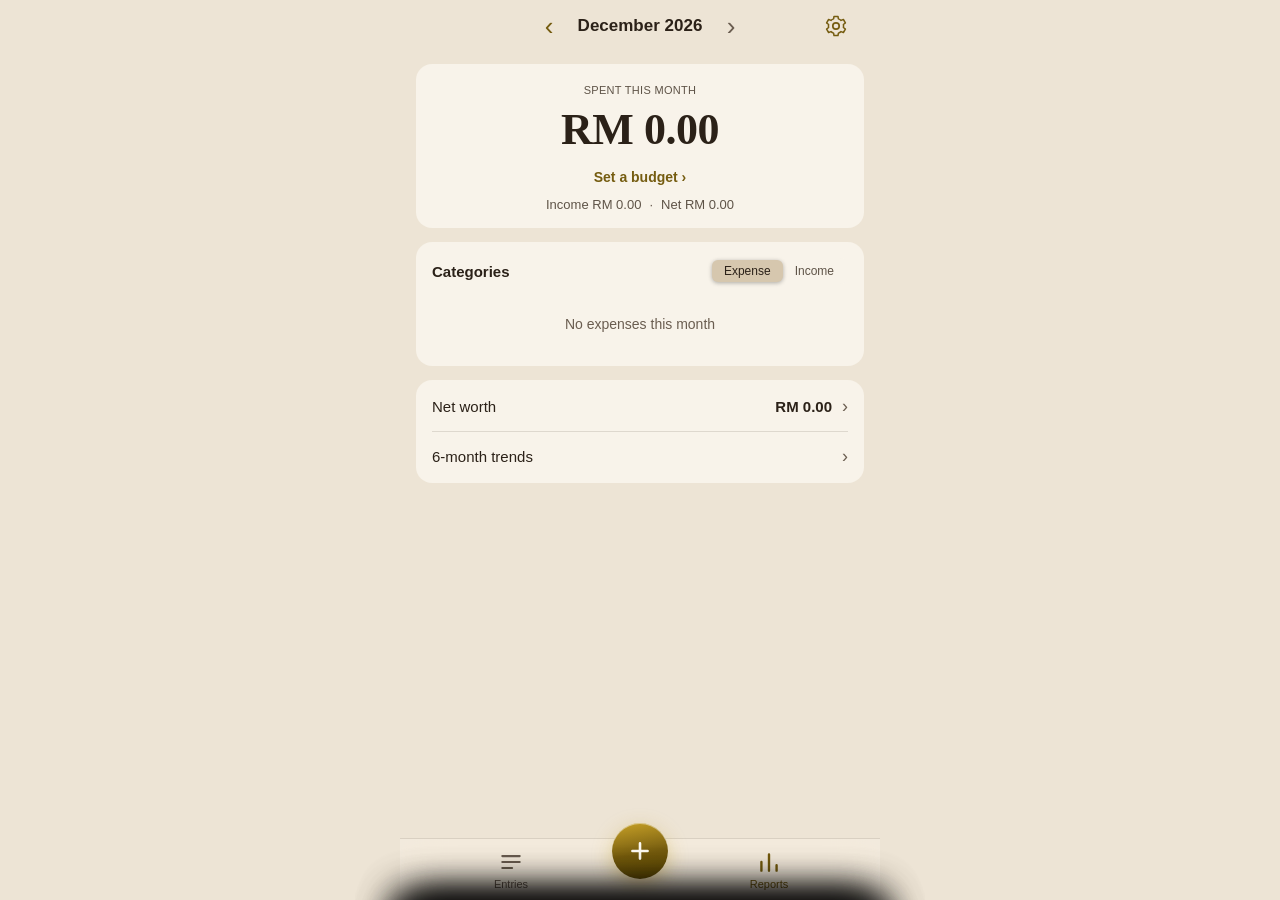
==== index.html @ 0aa9839b "v1.5 stage 5: add sheet — 4-col category grid with icons (More when >8), sub-chips wrap, single-line" ====
<!DOCTYPE html>
<html lang="en-MY">
<head>
  <meta charset="UTF-8">
  <meta name="viewport" content="width=device-width, initial-scale=1, maximum-scale=1, user-scalable=no, viewport-fit=cover">
  <meta name="theme-color" content="#000000">
  <title>RichAuntie</title>
  <link rel="manifest" href="manifest.json">
  <link rel="icon" type="image/png" href="icons/icon-192.png">
  <link rel="apple-touch-icon" href="icons/apple-touch-icon.png">
  <meta name="apple-mobile-web-app-capable" content="yes">
  <meta name="mobile-web-app-capable" content="yes">
  <meta name="apple-mobile-web-app-status-bar-style" content="black-translucent">
  <meta name="apple-mobile-web-app-title" content="RichAuntie">
  <link rel="stylesheet" href="style.css">
</head>
<body>
  <header class="app-header">
    <div class="nav-bar header-bar">
      <span class="nav-spacer"></span>
      <h1 id="hdr-title" class="page-title" data-i18n="entries">Entries</h1>
      <div id="hdr-month" class="month-nav" hidden>
        <button id="month-prev" class="month-arrow" type="button" aria-label="Previous month">‹</button>
        <span id="month-label" class="month-label"></span>
        <button id="month-next" class="month-arrow" type="button" aria-label="Next month">›</button>
      </div>
      <button id="cat-manage-btn" class="nav-btn gear-btn" type="button" aria-label="Settings">
        <svg viewBox="0 0 24 24" fill="none"><path d="M12 15.2a3.2 3.2 0 1 0 0-6.4 3.2 3.2 0 0 0 0 6.4Z" stroke="currentColor" stroke-width="1.7"/><path d="M19.4 13.5a7.7 7.7 0 0 0 0-3l2-1.6-2-3.4-2.4.9a7.6 7.6 0 0 0-2.6-1.5L14 2.4h-4l-.4 2.5A7.6 7.6 0 0 0 7 6.4l-2.4-.9-2 3.4 2 1.6a7.7 7.7 0 0 0 0 3l-2 1.6 2 3.4 2.4-.9a7.6 7.6 0 0 0 2.6 1.5l.4 2.5h4l.4-2.5a7.6 7.6 0 0 0 2.6-1.5l2.4.9 2-3.4-2-1.6Z" stroke="currentColor" stroke-width="1.5" stroke-linejoin="round"/></svg>
      </button>
    </div>
  </header>

  <!-- 資料保護提示:有資料但未開同步時提醒 -->
  <div id="protect-banner" class="backup-banner protect-banner" hidden>
    <div class="backup-banner-row">
      <svg viewBox="0 0 24 24" fill="none"><path d="M12 3 5 6v5c0 4.2 2.9 7.6 7 9 4.1-1.4 7-4.8 7-9V6l-7-3Z" stroke="currentColor" stroke-width="1.7" stroke-linejoin="round"/><path d="M9.5 12.5 11.5 14.5 15 10.5" stroke="currentColor" stroke-width="1.7" stroke-linecap="round" stroke-linejoin="round"/></svg>
      <span class="backup-banner-text protect-text"></span>
    </div>
    <div class="backup-banner-actions">
      <button id="protect-later" class="backup-banner-btn backup-banner-later" type="button" data-i18n="later">Later</button>
      <button id="protect-enable" class="backup-banner-btn backup-banner-now" type="button" data-i18n="protectEnable">Turn on sync</button>
    </div>
  </div>

  <div id="backtap-banner" class="mini-banner" hidden>
    <svg viewBox="0 0 24 24" fill="none"><rect x="7" y="2.5" width="10" height="19" rx="2.5" stroke="currentColor" stroke-width="1.7"/><path d="M10.5 9.5c.8-.8 2.2-.8 3 0M9.2 7.8c1.6-1.5 4-1.5 5.6 0" stroke="currentColor" stroke-width="1.5" stroke-linecap="round"/></svg>
    <span class="mini-banner-text backtap-text"></span>
    <button id="backtap-setup" class="mini-banner-cta" type="button" data-i18n="backtapSetupShort">Set up</button>
    <button id="backtap-later" class="mini-banner-x" type="button" aria-label="Dismiss">✕</button>
  </div>

  <!-- 明細 -->
  <main id="view-list" class="view">
    <div id="backup-banner" class="backup-banner" hidden>
      <div class="backup-banner-row">
        <svg viewBox="0 0 24 24" fill="none"><path d="M12 3 5 6v5c0 4.2 2.9 7.6 7 9 4.1-1.4 7-4.8 7-9V6l-7-3Z" stroke="currentColor" stroke-width="1.7" stroke-linejoin="round"/><path d="m9 11.5 2 2 4-4" stroke="currentColor" stroke-width="1.7" stroke-linecap="round" stroke-linejoin="round"/></svg>
        <span class="backup-banner-text"></span>
      </div>
      <div class="backup-banner-actions">
        <button id="backup-banner-later" class="backup-banner-btn backup-banner-later" type="button" data-i18n="later">Later</button>
        <button id="backup-banner-now" class="backup-banner-btn backup-banner-now" type="button" data-i18n="backupNow">Back up now</button>
      </div>
    </div>
    <div class="search-row">
      <div class="search-bar">
        <svg class="search-icon" viewBox="0 0 24 24" fill="none"><circle cx="11" cy="11" r="7" stroke="currentColor" stroke-width="1.8"/><path d="m20 20-3.2-3.2" stroke="currentColor" stroke-width="1.8" stroke-linecap="round"/></svg>
        <input id="search-input" class="search-input" type="search" data-i18n-ph="searchPlaceholder" placeholder="Search note, category or amount" autocomplete="off">
        <button id="search-clear" class="search-clear" type="button" aria-label="clear" hidden>✕</button>
      </div>
      <!-- 匯入銀行 / 信用卡對帳單:縮成搜尋框右側的小 icon -->
      <button id="import-stmt-btn" class="icon-btn" type="button" aria-label="Import bank or credit card statement" title="Import statement">
        <svg viewBox="0 0 24 24" fill="none"><path d="M6 3h8l4 4v14H6z" stroke="currentColor" stroke-width="1.7" stroke-linejoin="round"/><path d="M12 10v7m0 0-3-3m3 3 3-3" stroke="currentColor" stroke-width="1.7" stroke-linecap="round" stroke-linejoin="round"/></svg>
      </button>
    </div>
    <div id="note-chips" class="note-chips" hidden></div>
    <div id="search-summary" class="search-summary num" hidden></div>
    <input id="stmt-input" type="file" accept=".csv,.pdf,image/*" hidden>

    <!-- 對帳單匯入進度:填滿的部分是已完成的真實階段,剩餘部分跑掃描動畫 -->
    <div id="stmt-progress" class="stmt-progress" hidden>
      <div class="stmt-progress-head">
        <span id="stmt-progress-label" class="stmt-progress-label"></span>
        <span id="stmt-progress-step" class="stmt-progress-step num"></span>
      </div>
      <div id="stmt-progress-track" class="stmt-progress-track">
        <div id="stmt-progress-bar" class="stmt-progress-bar"></div>
      </div>
    </div>
    <div id="entry-list" class="entry-list"></div>
    <div id="empty-state" class="empty-state" hidden>
      <div class="empty-icon">✦</div>
      <p data-i18n="emptyTitle">No entries yet</p>
      <p class="empty-hint" data-i18n="emptyHint">Tap "+" below to add your first one</p>
    </div>
  </main>

  <!-- 報表 -->
  <main id="view-report" class="view" hidden>
    <!-- 1. 頁首月份切換在 app-header;2. 主卡片:本月支出 + 預算 + 收入/淨額 -->
    <section class="card summary-card">
      <div class="summary-caption" data-i18n="monthSpending">Spent this month</div>
      <div class="summary-amount-row">
        <div id="report-expense" class="summary-amount">RM 0.00</div>
      </div>
      <div id="report-delta" class="delta-tag" hidden></div>
      <div id="report-split" class="summary-split num" hidden></div>
      <div id="report-budget" class="summary-budget"></div>
      <div class="summary-sub">
        <span><span data-i18n="income">Income</span> <span id="report-income" class="num">RM 0.00</span></span>
        <span class="summary-dot">·</span>
        <span><span data-i18n="net">Net</span> <span id="report-balance" class="num">RM 0.00</span></span>
      </div>
    </section>

    <!-- 3. 分類 -->
    <section class="card breakdown-card">
      <div class="section-head">
        <span class="section-title" data-i18n="categoriesSection">Categories</span>
        <div class="seg seg-mini" id="report-seg">
          <button class="seg-btn active" data-type="expense" type="button" data-i18n="expense">Expense</button>
          <button class="seg-btn" data-type="income" type="button" data-i18n="income">Income</button>
        </div>
      </div>
      <div id="report-fixed-toggle" class="fixed-toggle-row" hidden></div>
      <div id="report-breakdown"></div>
    </section>

    <!-- 4. 每日支出 -->
    <section id="daily-card" class="card daily-card"></section>

    <!-- 5. 入口列 -->
    <section class="card link-card">
      <button id="networth-row" class="link-row" type="button">
        <span class="link-row-name" data-i18n="netWorth">Net worth</span>
        <span id="networth-amt" class="link-row-value num"></span>
        <span class="link-row-chev">›</span>
      </button>
      <button id="trends-row" class="link-row" type="button">
        <span class="link-row-name" data-i18n="trendsRow">6-month trends</span>
        <span class="link-row-value"></span>
        <span class="link-row-chev">›</span>
      </button>
    </section>
  </main>

  <!-- 底部 Tab Bar -->
  <nav class="tab-bar">
    <button id="tab-list" class="tab-btn active" type="button">
      <svg viewBox="0 0 24 24" fill="none"><path d="M4 6.5h16M4 12h16M4 17.5h9" stroke="currentColor" stroke-width="2" stroke-linecap="round"/></svg>
      <span data-i18n="entries">Entries</span>
    </button>
    <button id="add-btn" class="tab-add" type="button" aria-label="add">
      <svg viewBox="0 0 24 24" fill="none"><path d="M12 5v14M5 12h14" stroke="currentColor" stroke-width="2.4" stroke-linecap="round"/></svg>
    </button>
    <button id="tab-report" class="tab-btn" type="button">
      <svg viewBox="0 0 24 24" fill="none"><path d="M5 20v-8M12 20V5M19 20v-5" stroke="currentColor" stroke-width="2.2" stroke-linecap="round"/></svg>
      <span data-i18n="reports">Reports</span>
    </button>
  </nav>

  <!-- 記帳/編輯 面板 -->
  <div id="sheet-backdrop" class="backdrop"></div>
  <section id="sheet" class="sheet">
    <div class="grabber"></div>
    <div class="sheet-header">
      <button id="sheet-cancel" class="sheet-header-btn" type="button" data-i18n="cancel">Cancel</button>
      <div class="seg seg-small" id="type-seg">
        <button class="seg-btn active" data-type="expense" type="button" data-i18n="expense">Expense</button>
        <button class="seg-btn" data-type="income" type="button" data-i18n="income">Income</button>
      </div>
      <button id="sheet-delete" class="sheet-header-btn danger" type="button" data-i18n="delete" hidden>Delete</button>
    </div>

    <!-- 金額列:左側相機(掃收據),右側金額 -->
    <div class="amount-display">
      <button id="receipt-btn" class="receipt-icon-btn" type="button" aria-label="Scan receipt">
        <svg viewBox="0 0 24 24" fill="none"><path d="M4 8.5A2.5 2.5 0 0 1 6.5 6h1.6l1.4-2h5l1.4 2h1.6A2.5 2.5 0 0 1 20 8.5v8A2.5 2.5 0 0 1 17.5 19h-11A2.5 2.5 0 0 1 4 16.5v-8Z" stroke="currentColor" stroke-width="1.7" stroke-linejoin="round"/><circle cx="12" cy="12.3" r="3.3" stroke="currentColor" stroke-width="1.7"/></svg>
        <span class="receipt-label sr-only" data-i18n="scanReceipt">Scan receipt</span>
      </button>
      <span class="amount-spacer"></span>
      <span class="amount-currency">RM</span>
      <span id="amount-text">0</span>
    </div>
    <input type="file" id="receipt-input" accept="image/*" hidden>

    <!-- 分類:4 欄格狀;選了才展開子分類 -->
    <div id="category-row" class="cat-grid"></div>
    <div id="subcat-row" class="subcat-row" hidden></div>

    <!-- 帳戶:單行選擇器 -->
    <button id="account-picker" class="account-picker" type="button">
      <span id="account-picker-label" class="ap-label">Paid from</span>
      <span id="account-picker-badge"></span>
      <span id="account-picker-name" class="ap-name"></span>
      <span class="ap-chev">▾</span>
    </button>

    <div class="field-row">
      <input id="note-input" class="field-input" type="text" data-i18n-ph="notePlaceholder" placeholder="Note (optional)" maxlength="60">
      <button id="fixed-chip" class="toggle-chip" type="button" aria-pressed="false" data-i18n="fixedShort">Fixed</button>
    </div>

    <!-- 日期:Today / Yesterday;點日期 chip 開系統日期選擇器 -->
    <div class="date-row">
      <label class="date-chip selected">
        <span id="date-chip-label">Today</span>
        <input id="date-input" class="date-input-overlay" type="date" aria-label="Date">
      </label>
      <button id="date-quick" class="date-chip" type="button">Yesterday</button>
    </div>

    <div class="keypad">
      <button class="key" data-key="1" type="button">1</button>
      <button class="key" data-key="2" type="button">2</button>
      <button class="key" data-key="3" type="button">3</button>
      <button class="key" data-key="4" type="button">4</button>
      <button class="key" data-key="5" type="button">5</button>
      <button class="key" data-key="6" type="button">6</button>
      <button class="key" data-key="7" type="button">7</button>
      <button class="key" data-key="8" type="button">8</button>
      <button class="key" data-key="9" type="button">9</button>
      <button class="key" data-key="." type="button">·</button>
      <button class="key" data-key="0" type="button">0</button>
      <button class="key key-del" data-key="del" type="button">
        <svg viewBox="0 0 24 24" fill="none" width="22" height="22"><path d="M8.4 5h10.1A2.5 2.5 0 0 1 21 7.5v9a2.5 2.5 0 0 1-2.5 2.5H8.4a2 2 0 0 1-1.5-.7L3 13.3a2 2 0 0 1 0-2.6l3.9-5A2 2 0 0 1 8.4 5Z" stroke="currentColor" stroke-width="1.7"/><path d="m11 9.5 5 5M16 9.5l-5 5" stroke="currentColor" stroke-width="1.7" stroke-linecap="round"/></svg>
      </button>
    </div>

    <button id="save-btn" class="save-btn" type="button" data-i18n="save">Save</button>
  </section>

  <!-- 設定:分組清單 → 子頁 -->
  <section id="cat-modal" class="modal">
    <div class="nav-bar modal-nav">
      <button id="settings-back" class="nav-btn left settings-back" type="button" style="visibility:hidden">‹ <span data-i18n="settings">Settings</span></button>
      <span id="settings-title" class="modal-title" data-i18n="settings">Settings</span>
      <button id="cat-done-btn" class="nav-btn strong" type="button" data-i18n="done">Done</button>
    </div>

    <!-- 主頁:分組清單 -->
    <div id="settings-hub">
      <div class="cat-list settings-hub-list">
        <button class="cat-row settings-row" data-page="categories" data-title-key="categoriesSection" type="button">
          <span class="cat-row-name" data-i18n="categoriesSection">Categories</span>
          <span class="cat-row-chevron">›</span>
        </button>
        <button class="cat-row settings-row" data-page="accounts" data-title-key="accountsSection" type="button">
          <span class="cat-row-name" data-i18n="accountsSection">Accounts</span>
          <span class="cat-row-chevron">›</span>
        </button>
        <button class="cat-row settings-row" data-page="budget" data-title-key="budgetRecurringTitle" type="button">
          <span class="cat-row-name" data-i18n="budgetRecurringTitle">Budget & Recurring</span>
          <span class="cat-row-chevron">›</span>
        </button>
        <button class="cat-row settings-row" data-page="quickadd" data-title-key="quickAddTitle" type="button">
          <span class="cat-row-name" data-i18n="quickAddTitle">Quick add (Back Tap)</span>
          <span class="cat-row-chevron">›</span>
        </button>
        <button class="cat-row settings-row" data-page="currency" data-title-key="currencyTitle" type="button">
          <span class="cat-row-name" data-i18n="currencyTitle">Currency</span>
          <span id="currency-current" class="cat-row-count"></span>
          <span class="cat-row-chevron">›</span>
        </button>
        <button class="cat-row settings-row" data-page="receipt" data-title-key="receiptSection" type="button">
          <span class="cat-row-name" data-i18n="receiptSection">Receipt scanning</span>
          <span class="cat-row-chevron">›</span>
        </button>
        <button class="cat-row settings-row" data-page="cloud" data-title-key="cloudTitle" type="button">
          <span class="cat-row-name" data-i18n="cloudTitle">RichAuntie Cloud</span>
          <span id="cloud-hub-status" class="cat-row-count"></span>
          <span class="cat-row-chevron">›</span>
        </button>
        <button class="cat-row settings-row" data-page="lock" data-title-key="lockSection" type="button">
          <span class="cat-row-name" data-i18n="lockSection">App Lock</span>
          <span id="lock-hub-status" class="cat-row-count"></span>
          <span class="cat-row-chevron">›</span>
        </button>
        <button class="cat-row settings-row" data-page="backup" data-title-key="backupSection" type="button">
          <span class="cat-row-name" data-i18n="backupSection">Backup</span>
          <span class="cat-row-chevron">›</span>
        </button>
        <button class="cat-row settings-row" data-page="about" data-title-key="aboutTitle" type="button">
          <span class="cat-row-name" data-i18n="aboutTitle">About</span>
          <span class="cat-row-chevron">›</span>
        </button>
      </div>
    </div>

    <!-- 子頁:分類 -->
    <div class="settings-page" data-page="categories" hidden>
      <div class="seg" id="cat-seg">
        <button class="seg-btn active" data-type="expense" type="button" data-i18n="expenseCats">Expense</button>
        <button class="seg-btn" data-type="income" type="button" data-i18n="incomeCats">Income</button>
      </div>
      <div id="cat-list" class="cat-list"></div>
    </div>

    <!-- 子頁:帳戶 -->
    <div class="settings-page" data-page="accounts" hidden>
      <div id="acct-list" class="cat-list"></div>
      <p class="backup-hint" data-i18n="accountsHint">Route income and expenses to different accounts; balance = opening balance + income − expenses.</p>
    </div>

    <!-- 子頁:預算與固定支出 -->
    <div class="settings-page" data-page="budget" hidden>
      <div class="section-label" data-i18n="monthlyBudget">Monthly budget</div>
      <div class="cat-list">
        <label class="cat-row budget-row">
          <span class="budget-field-prefix">RM</span>
          <input id="budget-input" class="budget-inline-input num" type="text" inputmode="decimal" placeholder="0.00">
        </label>
      </div>
      <div class="section-label" data-i18n="recurringSection">Recurring</div>
      <div id="recur-list" class="cat-list"></div>
      <p class="backup-hint" data-i18n="recurringHint">Auto-added each month; edit or delete like any entry.</p>
    </div>

    <!-- 子頁:幣別 -->
    <div class="settings-page" data-page="currency" hidden>
      <div id="currency-list" class="cat-list"></div>
      <p class="backup-hint" data-i18n="currencyHint">Choose your display currency. Amounts are not converted by exchange rate — only the symbol and formatting change.</p>
    </div>

    <!-- 子頁:收據辨識 -->
    <div class="settings-page" data-page="receipt" hidden>
      <div class="cat-list">
        <button id="pro-btn" class="cat-row pro-row" type="button">
          <svg class="row-icon" viewBox="0 0 24 24" fill="none"><path d="M12 3l2.6 5.7 6.2.6-4.7 4.1 1.4 6.1L12 16.9 6.5 19.6l1.4-6.1L3.2 9.3l6.2-.6L12 3z" stroke="currentColor" stroke-width="1.5" stroke-linejoin="round"/></svg>
          <span class="cat-row-name" id="pro-label" data-i18n="upgradePro">Upgrade to Pro</span>
          <span id="pro-status" class="cat-row-count"></span>
          <span class="cat-row-chevron">›</span>
        </button>
      </div>

      <!-- 方案:只有一檔 6 個月 -->
      <div id="plan-picker" class="plan-picker" hidden>
        <button class="plan-row selected" type="button" data-plan="sixmonth">
          <span class="plan-main">
            <span class="plan-name" data-i18n="planSixMonth">6 months</span>
            <span class="plan-sub" id="plan-sixmonth-sub"></span>
          </span>
          <span class="plan-price" id="plan-sixmonth-price">—</span>
        </button>
      </div>
      <p class="backup-hint pro-hint" id="pro-hint"></p>
      <button id="restore-btn" class="restore-link" type="button" data-i18n="restorePurchase" hidden>Restore purchase</button>
      <p class="backup-hint pro-legal" id="pro-legal" hidden>
        <a href="terms.html" target="_blank" rel="noopener" data-i18n="termsOfService">Terms of Service</a>
        ·
        <a href="privacy.html" target="_blank" rel="noopener" data-i18n="privacyPolicy">Privacy Policy</a>
      </p>
    </div>

    <!-- 子頁:RichAuntie Cloud -->
    <div class="settings-page" data-page="cloud" hidden>
      <div class="cat-list">
        <button id="sync-row" class="cat-row" type="button">
          <svg class="row-icon" viewBox="0 0 24 24" fill="none"><path d="M4 12a8 8 0 0 1 13.7-5.6L20 8M20 4v4h-4" stroke="currentColor" stroke-width="1.7" stroke-linecap="round" stroke-linejoin="round"/><path d="M20 12a8 8 0 0 1-13.7 5.6L4 16m0 4v-4h4" stroke="currentColor" stroke-width="1.7" stroke-linecap="round" stroke-linejoin="round"/></svg>
          <span class="cat-row-name" data-i18n="syncSetup">Cloud Sync</span>
          <span id="sync-status" class="cat-row-count"></span>
          <span class="cat-row-chevron">›</span>
        </button>
      </div>
      <p class="backup-hint" data-i18n="cloudHubHint">Use RichAuntie Cloud to sync across devices; your data survives deleting and reinstalling. End-to-end encrypted — only your code can unlock it.</p>
    </div>

    <!-- 子頁:App 鎖 -->
    <div class="settings-page" data-page="lock" hidden>
      <div class="cat-list">
        <button id="lock-row" class="cat-row" type="button">
          <svg class="row-icon" viewBox="0 0 24 24" fill="none"><rect x="5" y="10" width="14" height="10" rx="2" stroke="currentColor" stroke-width="1.8"/><path d="M8 10V7a4 4 0 0 1 8 0v3" stroke="currentColor" stroke-width="1.8"/></svg>
          <span class="cat-row-name" data-i18n="setPin">Set passcode</span>
          <span id="lock-status" class="cat-row-count"></span>
          <span class="cat-row-chevron">›</span>
        </button>
      </div>
      <p class="backup-hint" data-i18n="lockHint">When on, you must enter the passcode to open the app (stored on this device only, not in backups).</p>
      <div id="face-unlock-block" class="cat-list" hidden>
        <button id="face-unlock-row" class="cat-row" type="button">
          <svg class="row-icon" viewBox="0 0 24 24" fill="none"><rect x="4" y="4" width="16" height="16" rx="4" stroke="currentColor" stroke-width="1.7"/><path d="M8 9v1M16 9v1M9 15s1 1.5 3 1.5S15 15 15 15" stroke="currentColor" stroke-width="1.6" stroke-linecap="round"/></svg>
          <span class="cat-row-name" id="face-unlock-name" data-i18n="faceUnlockTitle">Unlock with Face ID</span>
          <span id="face-unlock-status" class="cat-row-count"></span>
          <span class="cat-row-chevron">›</span>
        </button>
      </div>
      <p class="backup-hint" id="face-unlock-hint" data-i18n="faceUnlockHint" hidden>When on, you can unlock the app with Face ID; your PIN still works if it fails or is cancelled.</p>
    </div>

    <!-- 子頁:資料備份 -->
    <div class="settings-page" data-page="backup" hidden>
      <div class="cat-list">
        <button id="export-btn" class="cat-row cat-row-add" type="button">
          <svg class="row-icon" viewBox="0 0 24 24" fill="none"><path d="M12 15V4M8 7.5 12 3.5l4 4M5 20h14" stroke="currentColor" stroke-width="1.8" stroke-linecap="round" stroke-linejoin="round"/></svg>
          <span class="cat-row-name" data-i18n="exportBackup">Export JSON backup</span>
        </button>
        <button id="export-csv-btn" class="cat-row cat-row-add" type="button">
          <svg class="row-icon" viewBox="0 0 24 24" fill="none"><rect x="4" y="4" width="16" height="16" rx="2" stroke="currentColor" stroke-width="1.7"/><path d="M4 10h16M4 15h16M10 4v16" stroke="currentColor" stroke-width="1.4"/></svg>
          <span class="cat-row-name" data-i18n="exportCsv">Export CSV (spreadsheet)</span>
        </button>
        <button id="import-btn" class="cat-row cat-row-add" type="button">
          <svg class="row-icon" viewBox="0 0 24 24" fill="none"><path d="M12 4v11M8 11.5l4 4 4-4M5 20h14" stroke="currentColor" stroke-width="1.8" stroke-linecap="round" stroke-linejoin="round"/></svg>
          <span class="cat-row-name" data-i18n="importBackup">Import JSON backup</span>
        </button>
      </div>
      <p class="backup-hint" data-i18n="backupHint">Your data lives only on this device — export a backup regularly.</p>
      <p class="backup-hint" id="backup-status"></p>
      <input type="file" id="import-file" accept=".json,application/json" hidden>
    </div>

    <!-- 子頁:關於 -->
    <!-- 子頁:快速記帳(背面輕點兩下) -->
    <div class="settings-page" data-page="quickadd" hidden>
      <div id="quickadd-body"></div>
    </div>

    <div class="settings-page" data-page="about" hidden>
      <div class="section-label" data-i18n="appSection">App</div>
      <div class="cat-list">
        <button id="refresh-btn" class="cat-row cat-row-add" type="button">
          <svg class="row-icon" viewBox="0 0 24 24" fill="none"><path d="M21 12a9 9 0 1 1-2.64-6.36" stroke="currentColor" stroke-width="1.8" stroke-linecap="round"/><path d="M21 4v5h-5" stroke="currentColor" stroke-width="1.8" stroke-linecap="round" stroke-linejoin="round"/></svg>
          <span class="cat-row-name" data-i18n="updateLatest">Update to latest</span>
          <span id="app-version" class="cat-row-count"></span>
        </button>
      </div>
      <p class="backup-hint" data-i18n="updateHint">Download the latest version and reload. Your data is untouched.</p>
      <div class="section-label" data-i18n="legalSection">Legal</div>
      <div class="cat-list">
        <a class="cat-row legal-row" href="privacy.html" target="_blank" rel="noopener">
          <span class="cat-row-name" data-i18n="privacyPolicy">Privacy Policy</span>
          <span class="cat-row-chevron">›</span>
        </a>
        <a class="cat-row legal-row" href="terms.html" target="_blank" rel="noopener">
          <span class="cat-row-name" data-i18n="termsOfService">Terms of Service</span>
          <span class="cat-row-chevron">›</span>
        </a>
      </div>
    </div>
  </section>

  <!-- 分類編輯器 -->
  <!-- 對帳審核清單 -->
  <div id="recon-backdrop" class="backdrop editor-backdrop"></div>
  <section id="recon-sheet" class="sheet recon-sheet">
    <div class="grabber"></div>
    <div class="sheet-header">
      <button id="recon-close" class="sheet-header-btn" type="button" data-i18n="done">Done</button>
      <span class="sheet-title" data-i18n="reconcileTitle">Statement reconcile</span>
      <button id="recon-add-all" class="sheet-header-btn strong" type="button" hidden></button>
    </div>
    <p id="recon-summary" class="recon-summary"></p>
    <div id="recon-list" class="recon-list"></div>
  </section>

  <div id="cat-editor-backdrop" class="backdrop editor-backdrop"></div>
  <section id="cat-editor" class="sheet cat-editor">
    <div class="grabber"></div>
    <div class="sheet-header">
      <button id="cat-editor-cancel" class="sheet-header-btn" type="button" data-i18n="cancel">Cancel</button>
      <span id="cat-editor-title" class="sheet-title">Edit Category</span>
      <button id="cat-editor-save" class="sheet-header-btn strong" type="button" data-i18n="save">Save</button>
    </div>
    <input id="cat-name-input" class="field-input cat-name-input" type="text" data-i18n-ph="categoryName" placeholder="Category name" maxlength="24">
    <div id="color-grid" class="color-grid"></div>
    <label id="cat-budget-field" class="budget-field">
      <span class="budget-field-prefix">RM</span>
      <input id="cat-budget-input" class="field-input" type="text" inputmode="decimal" data-i18n-ph="categoryBudget" placeholder="Monthly budget (optional)">
    </label>
    <button id="cat-delete-btn" class="cat-delete-btn" type="button" data-i18n="deleteCategory" hidden>Delete Category</button>
  </section>

  <!-- 帳戶編輯器 -->
  <div id="acct-editor-backdrop" class="backdrop editor-backdrop"></div>
  <section id="acct-editor" class="sheet cat-editor">
    <div class="grabber"></div>
    <div class="sheet-header">
      <button id="acct-editor-cancel" class="sheet-header-btn" type="button" data-i18n="cancel">Cancel</button>
      <span id="acct-editor-title" class="sheet-title">Edit account</span>
      <button id="acct-editor-save" class="sheet-header-btn strong" type="button" data-i18n="save">Save</button>
    </div>
    <div id="acct-editor-inst" class="acct-editor-inst" hidden></div>
    <input id="acct-name-input" class="field-input cat-name-input" type="text" data-i18n-ph="accountName" placeholder="Account name" maxlength="24">
    <div id="acct-color-grid" class="color-grid"></div>
    <div class="section-label acct-bal-label" data-i18n="currentBalance">Current balance</div>
    <label class="budget-field">
      <span class="budget-field-prefix">RM</span>
      <input id="acct-opening-input" class="field-input" type="text" inputmode="decimal" placeholder="0.00">
      <button id="acct-sign-btn" class="acct-sign-btn" type="button" aria-label="plus or minus">±</button>
    </label>
    <p class="backup-hint acct-bal-hint" data-i18n="currentBalanceHint">Enter what the account shows right now. Credit card or loan? Use a minus sign, e.g. -1200.</p>
    <button id="acct-delete-btn" class="cat-delete-btn" type="button" data-i18n="deleteAccount" hidden>Delete account</button>
  </section>

  <!-- 通用挑選清單:帳戶、更多分類 -->
  <div id="pick-backdrop" class="backdrop editor-backdrop"></div>
  <section id="pick-sheet" class="sheet cat-editor pick-sheet">
    <div class="grabber"></div>
    <div class="sheet-header">
      <button id="pick-cancel" class="sheet-header-btn" type="button" data-i18n="cancel">Cancel</button>
      <span id="pick-title" class="sheet-title"></span>
      <span class="sheet-header-btn" aria-hidden="true"></span>
    </div>
    <div id="pick-list" class="pick-list"></div>
  </section>

  <!-- 新增帳戶:挑銀行 / 電子錢包 -->
  <div id="inst-picker-backdrop" class="backdrop editor-backdrop"></div>
  <section id="inst-picker" class="sheet cat-editor inst-picker">
    <div class="grabber"></div>
    <div class="sheet-header">
      <button id="inst-picker-cancel" class="sheet-header-btn" type="button" data-i18n="cancel">Cancel</button>
      <span class="sheet-title" data-i18n="pickInstitution">Add account</span>
      <span class="sheet-header-btn" aria-hidden="true"></span>
    </div>
    <input id="inst-search" class="field-input" type="search" autocomplete="off" data-i18n-ph="instSearch" placeholder="Search bank or e-wallet">
    <div id="inst-list" class="inst-list"></div>
  </section>

  <!-- 固定支出編輯器 -->
  <div id="recur-editor-backdrop" class="backdrop editor-backdrop"></div>
  <section id="recur-editor" class="sheet cat-editor">
    <div class="grabber"></div>
    <div class="sheet-header">
      <button id="recur-cancel" class="sheet-header-btn" type="button" data-i18n="cancel">Cancel</button>
      <span id="recur-editor-title" class="sheet-title">Recurring</span>
      <button id="recur-save" class="sheet-header-btn strong" type="button" data-i18n="save">Save</button>
    </div>
    <div class="seg seg-small recur-seg" id="recur-type-seg">
      <button class="seg-btn active" data-type="expense" type="button" data-i18n="expense">Expense</button>
      <button class="seg-btn" data-type="income" type="button" data-i18n="income">Income</button>
    </div>
    <label class="budget-field">
      <span class="budget-field-prefix">RM</span>
      <input id="recur-amount-input" class="field-input" type="text" inputmode="decimal" data-i18n-ph="amountLabel" placeholder="Amount">
    </label>
    <div id="recur-cat-row" class="category-row"></div>
    <div class="field-row">
      <input id="recur-note-input" class="field-input" type="text" data-i18n-ph="notePlaceholder" placeholder="Note (optional)" maxlength="60">
      <label class="day-field">
        <span class="day-prefix" data-i18n="dayOfMonth">Day of month</span>
        <input id="recur-day-input" class="field-input day-input num" type="number" min="1" max="28" value="1">
      </label>
    </div>
    <button id="recur-delete-btn" class="cat-delete-btn" type="button" data-i18n="delete" hidden>Delete</button>
  </section>

  <!-- 雲端同步設定 -->
  <div id="sync-sheet-backdrop" class="backdrop editor-backdrop"></div>
  <section id="sync-sheet" class="sheet cat-editor">
    <div class="grabber"></div>
    <div class="sheet-header">
      <button id="sync-cancel" class="sheet-header-btn" type="button" data-i18n="cancel">Cancel</button>
      <span class="sheet-title" data-i18n="cloudTitle">RichAuntie Cloud</span>
      <span style="min-width:52px"></span>
    </div>
    <p class="sync-intro" data-i18n="syncIntro">Sync with one "sync code". On a new phone, or after deleting and reinstalling, enter the same code to restore. Data is encrypted on your device — the server never sees it.</p>
    <div class="sync-code-label" data-i18n="syncCodeLabel">Sync code</div>
    <div class="sync-code-field">
      <input id="sync-code-input" class="field-input" type="text" autocomplete="off" autocapitalize="characters" autocorrect="off" spellcheck="false">
      <button id="sync-generate" class="sync-inline-btn" type="button" data-i18n="syncGenerate">Generate new</button>
    </div>
    <p class="sync-warn" id="sync-warn" data-i18n="syncSavedWarn">Copy or write down your sync code first — if lost, the data cannot be decrypted.</p>
    <button id="sync-enable" class="save-btn" type="button" data-i18n="syncEnable">Enable sync</button>
    <button id="sync-email-backup" class="cat-delete-btn sync-secondary" type="button" data-i18n="syncEmailBackup">Email this code to myself as a backup</button>
    <button id="sync-copy" class="cat-delete-btn sync-secondary" type="button" data-i18n="syncCopy" hidden>Copy sync code</button>
    <button id="sync-disable" class="cat-delete-btn" type="button" data-i18n="syncDisable" hidden>Stop syncing</button>
  </section>

  <!-- 分類明細(點報表分類進入) -->
  <section id="detail-modal" class="modal detail-level">
    <div class="nav-bar modal-nav">
      <button id="detail-back-btn" class="nav-btn left" type="button">‹ <span data-i18n="back">Back</span></button>
      <span id="detail-title" class="modal-title"></span>
      <span class="nav-spacer"></span>
    </div>
    <div id="detail-summary" class="detail-summary"></div>
    <div id="detail-list" class="cat-list"></div>
  </section>

  <!-- Trends:支出/收入趨勢的完整頁面(從報表的趨勢卡點進來) -->
  <section id="trends-modal" class="modal detail-level">
    <div class="nav-bar modal-nav">
      <button id="trends-back-btn" class="nav-btn left" type="button">‹ <span data-i18n="reports">Reports</span></button>
      <span class="modal-title" data-i18n="trendsTitle">Trends</span>
      <span class="nav-spacer"></span>
    </div>
    <div id="trends-body"></div>
  </section>

  <!-- PIN 鎖屏 -->
  <div id="lock-screen" class="lock-screen" hidden>
    <div class="lock-inner">
      <svg class="lock-glyph" viewBox="0 0 24 24" fill="none"><rect x="5" y="10" width="14" height="10" rx="2" stroke="currentColor" stroke-width="1.6"/><path d="M8 10V7a4 4 0 0 1 8 0v3" stroke="currentColor" stroke-width="1.6"/></svg>
      <div id="lock-title" class="lock-title"></div>
      <div id="lock-dots" class="lock-dots"></div>
      <div id="lock-error" class="lock-error"></div>
      <div class="lock-keypad">
        <button class="key lock-key" data-key="1" type="button">1</button>
        <button class="key lock-key" data-key="2" type="button">2</button>
        <button class="key lock-key" data-key="3" type="button">3</button>
        <button class="key lock-key" data-key="4" type="button">4</button>
        <button class="key lock-key" data-key="5" type="button">5</button>
        <button class="key lock-key" data-key="6" type="button">6</button>
        <button class="key lock-key" data-key="7" type="button">7</button>
        <button class="key lock-key" data-key="8" type="button">8</button>
        <button class="key lock-key" data-key="9" type="button">9</button>
        <span></span>
        <button class="key lock-key" data-key="0" type="button">0</button>
        <button class="key lock-key key-del" data-key="del" type="button">⌫</button>
      </div>
      <button id="lock-face-btn" class="lock-face-btn" type="button" hidden></button>
      <button id="lock-done" class="save-btn lock-done" type="button" data-i18n="done" hidden>Done</button>
    </div>
  </div>

  <script type="module" src="app.js"></script>
</body>
</html>
---- style.css ----
/* RichAuntie — 香檳絲綢主題(取色自 App 圖示:絲綢、金幣、酒紅指甲) */
:root {
  --bg: #EDE4D5;
  --surface: #F8F3EA;
  --surface-2: #E4D9C6;
  --surface-3: #D6C7AE;
  --separator: rgba(90, 74, 55, 0.16);
  --text: #2B2118;
  /* 次要 / 三級文字:在 bg、surface、surface-2 上都 ≥ 4.5:1(說明文字、placeholder、分頁標籤) */
  --text-2: #5E5347;
  --text-3: #6A5D50;
  /* ---- 語意色:每個顏色只做一件事 ----
     accent   = 主要 CTA、選中狀態、連結
     positive = 收入、正向變化(只有這兩種)
     negative = 負餘額、超支、刪除(只有這三種)
     warning  = 接近上限(預算 ≥ 90%)、需要注意 */
  --accent: #755C10;          /* 對 bg 5.06:1 */
  --accent-soft: rgba(117, 92, 16, 0.13);  /* 選中狀態的淺底 */
  --positive: #2F6B45;        /* 對 bg 5.03:1 */
  --negative: #8E2A20;        /* 對 bg 6.66:1 */
  --warning: #8A5A00;
  --cat-none: #8C95A3;        /* 找不到分類時的中性灰 */
  --knob: #FFFFFF;            /* 開關圓鈕:深淺色都是白 */
  --on-color: #FFFFFF;        /* 彩色徽章上的字 */
  --on-accent: #FDFAF2;       /* accent 底上的字 */
  --gold-bright: #C9A227; /* 漸層頂端,維持金屬光澤(階段 5 會拿掉 Save 的漸層) */
  --gold-deep: #5A4708;
  --blur-bar: rgba(243, 236, 224, 0.82);
  --on-gold: #FDFAF2;
  --serif: ui-serif, "New York", Georgia, "Songti TC", "Songti SC", serif;
  --spring: cubic-bezier(0.32, 0.72, 0.33, 1);
  /* 趨勢圖兩條線(validate_palette.js 通過:淺色底 CVD ΔE 10.4、對比 ≥ 3:1) */
  --chart-spent: #B07F0E;
  --chart-income: #0F7B5E;
}

/* 深色:午夜絲絨——同一套語言的暗面(濃咖啡地 + 香檳字 + 金) */
@media (prefers-color-scheme: dark) {
  :root:not([data-theme="light"]) {
    --bg: #17120C;
    --surface: #221B13;
    --surface-2: #2E251A;
    --surface-3: #3C3122;
    --separator: rgba(226, 205, 170, 0.16);
    --text: #F0E6D4;
    --text-2: #B3A794;        /* ≥ 6.3:1 */
    --text-3: #9C907E;        /* ≥ 4.8:1 */
    --accent: #D4AF37;
    --accent-soft: rgba(212, 175, 55, 0.16);
    --positive: #8FB07F;
    --negative: #D97A6A;
    --warning: #E0A040;
    --cat-none: #8C95A3;
    --on-accent: #1D1605;
    --gold-bright: #E8C963;
    --gold-deep: #A8862A;
    --blur-bar: rgba(23, 18, 12, 0.82);
    --on-gold: #1D1605;
    /* 深色底另外驗證過的一組(CVD ΔE 10.0) */
    --chart-spent: #B8891A;
    --chart-income: #1A9A7A;
  }
}

* { box-sizing: border-box; -webkit-tap-highlight-color: transparent; }

html, body {
  margin: 0;
  padding: 0;
  background: var(--bg);
  color: var(--text);
  font-family: -apple-system, BlinkMacSystemFont, "PingFang TC", "Noto Sans TC", "Microsoft JhengHei", sans-serif;
  font-variant-numeric: tabular-nums;   /* 所有金額對齊 */
  -webkit-font-smoothing: antialiased;
  touch-action: manipulation; /* 關掉雙擊放大手勢 */
  overscroll-behavior: none;  /* 拖過頭不要把整頁拖走(iOS WebView 會卡住不回彈) */
  overflow-x: hidden;         /* 禁止橫向拖移 */
  -webkit-text-size-adjust: 100%;
}

body {
  max-width: 480px;
  margin: 0 auto;
  min-height: 100dvh;
  padding-bottom: 120px;
}

.num { font-variant-numeric: tabular-nums; }

/* 連結一律 accent、無底線(不可是瀏覽器預設藍) */
a, a:visited { color: var(--accent); text-decoration: none; }

/* ---------- 頂部:Large Title ---------- */
.app-header {
  padding: calc(env(safe-area-inset-top) + 6px) 20px 6px;
}

.nav-bar {
  display: flex;
  align-items: center;
  justify-content: space-between;
  min-height: 40px;
}

.nav-spacer { min-width: 48px; }

.nav-btn {
  background: none;
  border: none;
  padding: 8px 0;
  min-width: 48px;
  text-align: right;
  font-family: inherit;
  font-size: 17px;
  color: var(--accent);
  cursor: pointer;
}

.nav-btn.strong { font-weight: 600; }
.nav-btn.left { text-align: left; }
.nav-btn:active { opacity: 0.4; }

/* 英文時收斂中文式字距 */
body[data-lang="en"] .save-btn { letter-spacing: 1px; }
body[data-lang="en"] .summary-caption { letter-spacing: 0.3px; }

/* ---------- 視圖 ---------- */
.view { padding: 12px 16px 0; }

/* ---------- 明細列表(iOS inset grouped) ---------- */
.date-group { margin-bottom: 22px; }

.date-header {
  display: flex;
  justify-content: space-between;
  align-items: baseline;
  gap: 10px;
  padding: 0 16px 7px;
  font-size: 13px;
  color: var(--text-2);
}

.date-header .day-sums {
  display: flex;
  gap: 10px;
  font-variant-numeric: tabular-nums;
  color: var(--text-3);
}

.date-header .day-income { color: var(--positive); opacity: 0.85; }

.group-card {
  background: var(--surface);
  border-radius: 14px;
  overflow: hidden;
}

.cat-dot {
  width: 11px;
  height: 11px;
  border-radius: 50%;
  flex: none;
}

/* ---------- 空狀態 ---------- */
.empty-state {
  text-align: center;
  padding: 80px 24px;
  color: var(--text-3);
}

.empty-icon { font-size: 28px; color: var(--accent); opacity: 0.5; margin-bottom: 14px; }
.empty-state p { margin: 4px 0; font-size: 15px; }
.empty-hint { font-size: 13px !important; }

/* ---------- 報表 ---------- */
.month-nav {
  display: flex;
  align-items: center;
  justify-content: center;
  gap: 4px;
}
.month-nav[hidden] { display: none; }

.month-arrow {
  background: none;
  border: none;
  width: 44px;
  height: 36px;
  font-size: 26px;
  line-height: 1;
  color: var(--accent);
  cursor: pointer;
  font-family: inherit;
}

.month-arrow:disabled { color: var(--text-3); }
.month-arrow:not(:disabled):active { opacity: 0.4; }

.month-label {
  min-width: 130px;
  text-align: center;
  font-size: 17px;
  font-weight: 600;
}

.card {
  background: var(--surface);
  border-radius: 16px;
  padding: 18px;
  margin-bottom: 14px;
}

.summary-card { text-align: center; padding: 20px 18px 16px; }

.summary-caption {
  font-size: 11px;
  color: var(--text-2);
  margin-bottom: 8px;
  letter-spacing: 1.6px;
  text-transform: uppercase;
}

.summary-amount {
  font-family: var(--serif);
  font-size: 44px;
  font-weight: 600;
  font-variant-numeric: tabular-nums;
  letter-spacing: -0.5px;
}

.summary-sub {
  display: flex;
  justify-content: center;
  align-items: center;
  gap: 14px;
  font-size: 14px;
  color: var(--text-2);
}

.summary-divider { width: 0.5px; height: 14px; background: var(--separator); }

.income-text { color: var(--positive); }
.negative-text { color: var(--negative); }

/* 分類佔比 */
.breakdown-card { padding: 6px 16px; }

.breakdown-row { padding: 13px 0; position: relative; }

.breakdown-row + .breakdown-row::before {
  content: "";
  position: absolute;
  top: 0;
  left: 0;
  right: 0;
  height: 0.5px;
  background: var(--separator);
}

.breakdown-top {
  display: flex;
  align-items: center;
  gap: 9px;
  margin-bottom: 8px;
  font-size: 15px;
}

.breakdown-top .cat-dot { width: 9px; height: 9px; }
.breakdown-name { flex: 1; font-weight: 500; }
.breakdown-pct { color: var(--text-2); font-size: 13px; font-variant-numeric: tabular-nums; }
.breakdown-amount { font-weight: 600; font-variant-numeric: tabular-nums; }

.breakdown-bar-track {
  height: 5px;
  border-radius: 3px;
  background: var(--surface-2);
  overflow: hidden;
}

.breakdown-bar {
  height: 100%;
  border-radius: 3px;
  transition: width 0.5s var(--spring);
}

.breakdown-empty {
  text-align: center;
  color: var(--text-3);
  font-size: 14px;
  padding: 28px 0;
}

/* ---------- Segmented Control ---------- */
.seg {
  display: flex;
  background: var(--surface);
  border-radius: 9px;
  padding: 2px;
  margin-bottom: 14px;
}

.seg-btn {
  flex: 1;
  border: none;
  background: none;
  padding: 7px 14px;
  border-radius: 7px;
  font-family: inherit;
  font-size: 13px;
  font-weight: 500;
  color: var(--text-2);
  cursor: pointer;
  transition: background 0.18s ease, color 0.18s ease;
}

.seg-btn.active {
  background: var(--surface-3);
  color: var(--text);
  box-shadow: 0 1px 4px rgba(0, 0, 0, 0.3);
}

.seg-small { margin-bottom: 0; background: var(--surface-2); }
.seg-small .seg-btn { padding: 6px 16px; flex: none; }

/* ---------- 底部 Tab Bar ---------- */
.tab-bar {
  position: fixed;
  left: 50%;
  transform: translateX(-50%);
  bottom: 0;
  z-index: 15;
  width: min(480px, 100%);
  display: flex;
  align-items: stretch;
  justify-content: space-around;
  padding: 6px 10px calc(env(safe-area-inset-bottom) + 8px);
  background: var(--blur-bar);
  backdrop-filter: blur(20px) saturate(180%);
  -webkit-backdrop-filter: blur(20px) saturate(180%);
  border-top: 0.5px solid var(--separator);
}

.tab-btn {
  flex: 1;
  display: flex;
  flex-direction: column;
  align-items: center;
  gap: 3px;
  background: none;
  border: none;
  padding: 4px 0 2px;
  font-family: inherit;
  font-size: 11px;
  color: var(--text-3);
  cursor: pointer;
}

.tab-btn svg { width: 26px; height: 26px; }
.tab-btn.active { color: var(--accent); }

.tab-add {
  flex: none;
  width: 56px;
  height: 56px;
  margin-top: -22px;
  border: none;
  border-radius: 50%;
  background: linear-gradient(170deg, var(--gold-bright) 0%, var(--accent) 55%, var(--gold-deep) 100%);
  color: var(--on-gold);
  cursor: pointer;
  display: flex;
  align-items: center;
  justify-content: center;
  box-shadow:
    0 6px 20px color-mix(in srgb, var(--gold-bright) 40%, transparent),
    inset 0 1px 0 rgba(255, 255, 255, 0.45);
}

.tab-add svg { width: 26px; height: 26px; }
.tab-add:active { transform: scale(0.93); }

/* ---------- Backdrop ---------- */
.backdrop {
  position: fixed;
  inset: 0;
  z-index: 20;
  background: rgba(0, 0, 0, 0.55);
  opacity: 0;
  pointer-events: none;
  transition: opacity 0.28s ease;
}

.backdrop.open { opacity: 1; pointer-events: auto; }
.editor-backdrop { z-index: 32; }

/* ---------- 底部面板(記帳 / 分類編輯) ---------- */
.sheet {
  position: fixed;
  left: 50%;
  bottom: 0;
  z-index: 21;
  width: min(480px, 100%);
  background: var(--surface);
  border-radius: 20px 20px 0 0;
  padding: 6px 18px calc(env(safe-area-inset-bottom) + 14px);
  box-shadow: 0 -10px 40px rgba(0, 0, 0, 0.5);
  transform: translate(-50%, 105%);
  transition: transform 0.36s var(--spring);
}

.sheet.open { transform: translate(-50%, 0); }

.cat-editor { z-index: 33; }

.grabber {
  width: 38px;
  height: 5px;
  border-radius: 3px;
  background: var(--surface-3);
  margin: 6px auto 10px;
}

.sheet-header {
  display: flex;
  align-items: center;
  justify-content: space-between;
  margin-bottom: 4px;
}

.sheet-title { font-size: 16px; font-weight: 600; }

.sheet-header-btn {
  background: none;
  border: none;
  font-family: inherit;
  font-size: 16px;
  color: var(--accent);
  padding: 8px 0;
  cursor: pointer;
  min-width: 52px;
  text-align: left;
}

.sheet-header-btn.strong { font-weight: 600; text-align: right; }
.sheet-header-btn.danger { color: var(--negative); text-align: right; }
.sheet-header-btn:active { opacity: 0.4; }

/* 金額顯示 */
.amount-display {
  display: flex;
  align-items: center;
  gap: 10px;
  padding: 4px 4px 10px;
  border-bottom: 0.5px solid var(--separator);
  margin-bottom: 10px;
}
.amount-spacer { flex: 1; }

.amount-currency { font-size: 17px; color: var(--text-2); font-weight: 600; }

#amount-text {
  font-size: 46px;
  font-weight: 700;
  font-variant-numeric: tabular-nums;
  letter-spacing: -0.5px;
  min-height: 54px;
  line-height: 54px;
  transition: color 0.2s ease;
}

.sheet[data-type="income"] #amount-text { color: var(--positive); }
.sheet[data-type="income"] .amount-currency { color: var(--positive); }

/* 分類列 */
.category-row {
  display: flex;
  gap: 8px;
  overflow-x: auto;
  padding: 2px 2px 12px;
  scrollbar-width: none;
}

.category-row::-webkit-scrollbar { display: none; }

.cat-chip {
  flex: none;
  display: flex;
  align-items: center;
  gap: 7px;
  padding: 8px 14px;
  font-size: 14px;
  font-family: inherit;
  color: var(--text-2);
  background: var(--surface-2);
  border: 1px solid transparent;
  border-radius: 999px;
  cursor: pointer;
  transition: border-color 0.15s ease, color 0.15s ease;
}

.cat-chip .cat-dot { width: 8px; height: 8px; }

.cat-chip.selected {
  color: var(--accent);
  font-weight: 600;
  border-color: transparent;
  background: var(--accent-soft);
}

/* 子分類列:選了有子分類的母分類才出現,比母分類 chip 小一號 */
.subcat-row {
  display: flex;
  gap: 6px;
  overflow-x: auto;
  padding: 0 2px 12px;
  margin-top: -4px;
  scrollbar-width: none;
}
.subcat-row[hidden] { display: none; }
.subcat-row::-webkit-scrollbar { display: none; }
.sub-chip {
  flex: none;
  padding: 5px 11px;
  font-size: 13px;
  font-family: inherit;
  color: var(--text-2);
  background: transparent;
  border: 1px solid var(--separator);
  border-radius: 999px;
  cursor: pointer;
}
.sub-chip.selected {
  color: var(--accent);
  font-weight: 600;
  border-color: transparent;
  background: var(--accent-soft);
}

/* 掃描收據 */
.receipt-icon-btn.busy svg { animation: receipt-pulse 1s ease-in-out infinite; }

@keyframes receipt-pulse {
  0%, 100% { opacity: 0.4; }
  50% { opacity: 1; }
}

/* 備註 / 日期 */
.field-row { display: flex; gap: 8px; margin-bottom: 8px; }

.field-input {
  flex: 1;
  min-width: 0;
  background: var(--surface-2);
  border: none;
  border-radius: 11px;
  padding: 11px 14px;
  font-size: 16px;
  font-family: inherit;
  color: var(--text);
  outline: none;
}

.field-input::placeholder { color: var(--text-3); }

.date-input {
  flex: none;
  width: 150px;
  color-scheme: dark;
}

/* 數字鍵盤 */
.keypad {
  display: grid;
  grid-template-columns: repeat(3, 1fr);
  gap: 6px;
  margin-bottom: 10px;
}

.key {
  padding: 10px 0;
  font-size: 24px;
  font-weight: 400;
  font-family: inherit;
  color: var(--text);
  background: var(--surface-2);
  border: none;
  border-radius: 12px;
  cursor: pointer;
  display: flex;
  align-items: center;
  justify-content: center;
  min-height: 56px;
}

.key:active { background: var(--surface-3); }
.key-del { color: var(--accent); }

/* 儲存 */
.save-btn {
  width: 100%;
  padding: 14px;
  font-size: 17px;
  font-weight: 600;
  letter-spacing: 6px;
  font-family: inherit;
  color: var(--on-accent);
  background: var(--accent);
  border: none;
  border-radius: 13px;
  cursor: pointer;
  transition: opacity 0.15s ease;
}

.save-btn:disabled { opacity: 0.3; cursor: default; }
.save-btn:not(:disabled):active { transform: scale(0.98); }

/* ---------- 分類管理(全螢幕 modal) ---------- */
.modal {
  position: fixed;
  left: 50%;
  top: 0;
  z-index: 30;
  width: min(480px, 100%);
  height: 100dvh;
  background: var(--bg);
  padding: calc(env(safe-area-inset-top) + 6px) 16px 20px;
  overflow-y: auto;
  transform: translate(-50%, 100%);
  transition: transform 0.4s var(--spring);
}

.modal.open { transform: translate(-50%, 0); }

/* 分類明細覆蓋層:在報表之上、但在記帳面板(z20/21)之下 */
.modal.detail-level { z-index: 18; }

.modal-nav { margin-bottom: 14px; }
.modal-title { font-size: 17px; font-weight: 600; }

/* ---------- 分類明細 ---------- */
.detail-summary {
  text-align: center;
  font-size: 14px;
  color: var(--text-2);
  padding: 2px 8px 16px;
}

.detail-summary .detail-total {
  display: block;
  font-size: 30px;
  font-weight: 700;
  font-variant-numeric: tabular-nums;
  letter-spacing: -0.5px;
  color: var(--text);
  margin-bottom: 4px;
}

.detail-summary .detail-total.income-text { color: var(--positive); }

.sub-breakdown { width: 100%; margin-top: 14px; text-align: left; }
.sub-breakdown-title { font-size: 12px; color: var(--text-3); text-transform: uppercase; letter-spacing: 0.06em; margin-bottom: 6px; }
.sub-breakdown-row { display: flex; align-items: center; gap: 10px; padding: 4px 0; font-size: 14px; }
.sub-breakdown-row .sub-name { flex: 0 0 38%; min-width: 0; overflow: hidden; text-overflow: ellipsis; white-space: nowrap; color: var(--text-2); }
.sub-bar-track { flex: 1; height: 6px; border-radius: 3px; background: var(--surface-2); overflow: hidden; }
.sub-bar { display: block; height: 100%; border-radius: 3px; }
.sub-breakdown-row .sub-amt { flex: none; font-variant-numeric: tabular-nums; }

.detail-amount { flex: none; font-weight: 600; font-variant-numeric: tabular-nums; }
.detail-amount.income-text { color: var(--positive); }

.detail-empty { text-align: center; color: var(--text-3); font-size: 14px; padding: 40px 0; }

/* 報表分類列可點擊提示 */
.breakdown-row { width: 100%; border: none; background: none; text-align: left; font: inherit; color: inherit; cursor: pointer; }
.breakdown-row:active { opacity: 0.6; }
.breakdown-chev { color: var(--text-3); font-size: 17px; margin-left: 8px; flex: none; }

.section-label {
  font-size: 13px;
  color: var(--text-2);
  letter-spacing: 0.5px;
  padding: 0 16px 8px;
  margin-top: 4px;
}

.cat-list + .section-label,
.backup-hint + .section-label { margin-top: 26px; }

.row-icon { width: 20px; height: 20px; flex: none; color: var(--accent); }

.backup-hint {
  font-size: 12px;
  color: var(--text-3);
  padding: 10px 16px 0;
  margin: 0;
  line-height: 1.5;
}

.cat-list {
  background: var(--surface);
  border-radius: 14px;
  overflow: hidden;
}

.cat-row {
  display: flex;
  align-items: center;
  gap: 12px;
  width: 100%;
  text-align: left;
  border: none;
  background: none;
  padding: 13px 16px;
  color: inherit;
  font: inherit;
  font-size: 16px;
  cursor: pointer;
  position: relative;
}

.cat-row:active { background: var(--surface-2); }

.cat-row + .cat-row::before {
  content: "";
  position: absolute;
  top: 0;
  left: 44px;
  right: 0;
  height: 0.5px;
  background: var(--separator);
}

.cat-row .cat-dot { width: 12px; height: 12px; }
.cat-row-name { flex: 1; }
.cat-row-count { font-size: 13px; color: var(--text-3); font-variant-numeric: tabular-nums; }
.cat-row-chevron { color: var(--text-3); font-size: 17px; }

/* 設定頁的子分類:縮排、字小一號 */
.cat-row-sub { padding-left: 44px; font-size: 15px; color: var(--text-2); }
.cat-row-sub.cat-row-addsub { color: var(--accent); font-size: 14px; }
.cat-row-addsub .add-mark { width: 12px; text-align: center; }

.cat-row-add { color: var(--accent); }
.cat-row-add .add-mark {
  width: 12px;
  text-align: center;
  font-size: 19px;
  line-height: 12px;
}

/* ---------- 分類編輯器 ---------- */
.cat-name-input { width: 100%; margin: 10px 0 16px; }

.color-grid {
  display: grid;
  grid-template-columns: repeat(6, 1fr);
  gap: 12px;
  padding: 0 4px;
  margin-bottom: 18px;
}

.color-swatch {
  aspect-ratio: 1;
  border-radius: 50%;
  border: none;
  cursor: pointer;
  position: relative;
  transform: scale(0.78);
  transition: transform 0.15s ease;
}

.color-swatch.selected { transform: scale(1); }

.color-swatch.selected::after {
  content: "";
  position: absolute;
  inset: -5px;
  border-radius: 50%;
  border: 2px solid var(--text);
}

.cat-delete-btn {
  width: 100%;
  padding: 13px;
  font-size: 16px;
  font-family: inherit;
  color: var(--negative);
  background: var(--surface-2);
  border: none;
  border-radius: 13px;
  cursor: pointer;
}

.cat-delete-btn:active { background: var(--surface-3); }

/* ---------- 搜尋列 ---------- */
.search-bar {
  display: flex;
  align-items: center;
  gap: 8px;
  background: var(--surface-2);
  border-radius: 11px;
  padding: 9px 12px;
  margin-bottom: 14px;
}

.search-icon { width: 18px; height: 18px; flex: none; color: var(--text-3); }

.search-input {
  flex: 1;
  min-width: 0;
  background: none;
  border: none;
  outline: none;
  font-family: inherit;
  font-size: 16px;
  color: var(--text);
}
.search-input::placeholder { color: var(--text-3); }
.search-input::-webkit-search-cancel-button { display: none; }

.search-clear {
  flex: none;
  border: none;
  background: var(--surface-3);
  color: var(--text-2);
  width: 20px;
  height: 20px;
  border-radius: 50%;
  font-size: 11px;
  line-height: 20px;
  text-align: center;
  cursor: pointer;
  padding: 0;
}

/* ---------- 備份提醒橫幅 ---------- */
.backup-banner {
  background: color-mix(in srgb, var(--gold-bright) 10%, transparent);
  border: 1px solid color-mix(in srgb, var(--gold-bright) 28%, transparent);
  border-radius: 14px;
  padding: 13px 14px;
  margin-bottom: 14px;
}

.backup-banner-row { display: flex; align-items: center; gap: 10px; }
.backup-banner-row svg { width: 20px; height: 20px; color: var(--accent); flex: none; }
.backup-banner-text { font-size: 14px; line-height: 1.4; color: var(--text); }

.backup-banner-actions { display: flex; justify-content: flex-end; gap: 8px; margin-top: 11px; }

.backup-banner-btn {
  border: none;
  border-radius: 9px;
  padding: 7px 16px;
  font-family: inherit;
  font-size: 14px;
  font-weight: 600;
  cursor: pointer;
}
.backup-banner-later { background: var(--surface-2); color: var(--text-2); }
.backup-banner-now {
  background: linear-gradient(170deg, var(--gold-bright), var(--accent));
  color: var(--on-gold);
}
.backup-banner-btn:active { opacity: 0.7; }

/* 資料保護提示(在 header 下、視圖之上,左右需自帶邊距) */
.protect-banner, .backtap-banner { margin: 4px 16px 6px; }

/* ---------- 預算 ---------- */

.budget-top {
  display: flex;
  justify-content: space-between;
  align-items: baseline;
  margin-bottom: 9px;
}
.budget-label { font-size: 14px; color: var(--text-2); }
.budget-vs { font-size: 15px; font-weight: 600; font-variant-numeric: tabular-nums; }

.budget-bar-track {
  height: 7px;
  border-radius: 4px;
  background: var(--surface-2);
  overflow: hidden;
}
.budget-bar { height: 100%; border-radius: 4px; transition: width 0.5s var(--spring); }
.budget-foot { margin-top: 8px; font-size: 13px; font-variant-numeric: tabular-nums; }

.over-tag {
  flex: none;
  font-size: 11px;
  font-weight: 600;
  color: var(--negative);
  background: color-mix(in srgb, var(--negative) 14%, transparent);
  padding: 1px 7px;
  border-radius: 6px;
}

.detail-budget {
  margin: 14px 4px 2px;
  padding-top: 14px;
  border-top: 0.5px solid var(--separator);
  text-align: left;
}

/* 編輯器內的金額/預算輸入 */
.budget-field {
  display: flex;
  align-items: center;
  gap: 10px;
  background: var(--surface-2);
  border-radius: 11px;
  padding: 0 14px;
  margin-bottom: 16px;
}
.budget-field-prefix { color: var(--text-2); font-size: 15px; font-weight: 600; flex: none; }
.budget-field .field-input { background: none; border-radius: 0; padding-left: 0; padding-right: 0; }

/* 設定:升級 Pro */
.pro-row .row-icon { color: var(--accent); }
.pro-row .cat-row-name { color: var(--accent); font-weight: 600; }
.pro-row.is-pro .cat-row-name { color: var(--positive); }
.pro-row.is-pro .row-icon { color: var(--positive); }
.pro-row.is-pro .cat-row-chevron { display: none; }

/* Pro 價值說明:同時拉開兩張卡的間距 */
.pro-hint { margin: 10px 2px 12px; line-height: 1.6; }
.restore-link {
  display: block;
  margin: 0 2px 18px;
  background: none;
  border: none;
  padding: 4px 0;
  font-family: inherit;
  font-size: 14px;
  color: var(--accent);
  text-align: left;
  cursor: pointer;
}
.restore-link:active { opacity: 0.5; }

/* 設定:法律連結 */
.legal-row { text-decoration: none; color: var(--text); }

/* 設定:整月預算行 */
.budget-row { display: flex; align-items: center; gap: 10px; }
.budget-inline-input {
  flex: 1;
  background: none;
  border: none;
  outline: none;
  font-family: inherit;
  font-size: 16px;
  color: var(--text);
  text-align: right;
}

/* ---------- 趨勢圖 ---------- */
.trend-card { padding: 16px 16px 12px; }
.trend-title { font-size: 13px; color: var(--text-2); margin-bottom: 14px; }

.trend-chart {
  display: flex;
  align-items: flex-end;
  justify-content: space-between;
  gap: 6px;
  height: 130px;
}

.trend-col {
  flex: 1;
  display: flex;
  flex-direction: column;
  align-items: center;
  gap: 5px;
  height: 100%;
  border: none;
  background: none;
  cursor: pointer;
  font-family: inherit;
  padding: 0;
}

.trend-val { font-size: 10px; color: var(--text-3); font-variant-numeric: tabular-nums; min-height: 13px; }
.trend-col.current .trend-val { color: var(--accent); font-weight: 600; }

.trend-bar-wrap {
  flex: 1;
  width: 60%;
  max-width: 26px;
  display: flex;
  align-items: flex-end;
}
.trend-bar {
  width: 100%;
  background: var(--surface-3);
  border-radius: 4px 4px 2px 2px;
  transition: height 0.5s var(--spring);
}
.trend-col.current .trend-bar {
  background: linear-gradient(180deg, var(--gold-bright), var(--accent));
}

.trend-month { font-size: 11px; color: var(--text-3); }
.trend-col.current .trend-month { color: var(--text); font-weight: 600; }

/* 折線趨勢:支出(金)vs 收入(綠) */
.trend-head { display: flex; align-items: center; justify-content: space-between; gap: 8px; margin-bottom: 8px; }
.trend-head .trend-title { margin-bottom: 0; }
.trend-legend { display: flex; flex-wrap: wrap; align-items: baseline; gap: 4px 14px; font-size: 12px; color: var(--text-2); margin-bottom: 6px; }
.trend-legend .lg i { display: inline-block; width: 10px; height: 3px; border-radius: 2px; vertical-align: middle; margin-right: 5px; }
.trend-legend .lg-spent i { background: var(--chart-spent); }
.trend-legend .lg-income i { background: var(--chart-income); }
.trend-legend b { color: var(--text); font-weight: 600; font-variant-numeric: tabular-nums; }
.trend-legend .lg-income b { color: var(--positive); }
.trend-legend .lg-month { margin-left: auto; color: var(--text-3); }
.trend-svg { display: block; overflow: visible; }
.tr-grid { stroke: var(--separator); stroke-width: 1; stroke-dasharray: 2 3; }
.tr-axis { stroke: var(--separator); stroke-width: 1; }
.tr-cursor { stroke: var(--text-3); stroke-width: 1; stroke-dasharray: 3 3; }
.tr-ylbl, .tr-xlbl { font-size: 10px; fill: var(--text-3); font-family: inherit; font-variant-numeric: tabular-nums; }
.tr-xlbl.on { fill: var(--text); font-weight: 600; }
.tr-line { fill: none; stroke-width: 2; stroke-linecap: round; stroke-linejoin: round; }
.tr-line.tr-spent { stroke: var(--chart-spent); }
.tr-line.tr-income { stroke: var(--chart-income); }
.tr-area { fill: var(--chart-spent); opacity: 0.10; }
.tr-dot { stroke: var(--surface); stroke-width: 2; }
.tr-dot.tr-spent { fill: var(--chart-spent); }
.tr-dot.tr-income { fill: var(--chart-income); }
.tr-hit { fill: transparent; cursor: pointer; }

/* ---------- 備註篩選 ---------- */
.note-chips {
  display: flex; gap: 6px; overflow-x: auto; scrollbar-width: none;
  margin: -6px 0 12px; padding: 0 1px;
}
.note-chips[hidden] { display: none; }
.note-chips::-webkit-scrollbar { display: none; }
.note-chip {
  flex: none; display: flex; align-items: center; gap: 6px;
  padding: 5px 10px; font: inherit; font-size: 13px; color: var(--text-2);
  background: var(--surface); border: 1px solid var(--separator); border-radius: 999px; cursor: pointer;
}
.note-chip-n { font-size: 11px; color: var(--text-3); }
.note-chip.selected { color: var(--text); border-color: var(--accent); background: var(--accent-soft); }
.search-summary { font-size: 13px; color: var(--text-2); margin: -4px 2px 12px; font-variant-numeric: tabular-nums; }
.search-summary[hidden] { display: none; }


/* ---------- 固定支出 ---------- */
.recur-row { gap: 12px; }
.recur-main { flex: 1; min-width: 0; display: flex; flex-direction: column; gap: 2px; }
.recur-name { font-size: 16px; }
.recur-sub { font-size: 12px; color: var(--text-2); }
.recur-amount { flex: none; font-weight: 600; font-variant-numeric: tabular-nums; }

.recur-seg { width: 100%; margin-bottom: 14px; }
.recur-seg .seg-btn { flex: 1; }

.day-field {
  flex: none;
  display: flex;
  align-items: center;
  gap: 8px;
  background: var(--surface-2);
  border-radius: 11px;
  padding: 0 14px;
}
.day-prefix { font-size: 14px; color: var(--text-2); white-space: nowrap; }
.day-input {
  width: 54px;
  background: none;
  border-radius: 0;
  padding-left: 0;
  padding-right: 0;
  text-align: right;
  color-scheme: dark;
}

/* ---------- PIN 鎖屏 ---------- */
.lock-screen {
  position: fixed;
  inset: 0;
  z-index: 100;
  background: var(--bg);
  display: flex;
  align-items: center;
  justify-content: center;
}

.lock-inner {
  width: min(330px, 86%);
  display: flex;
  flex-direction: column;
  align-items: center;
  padding-bottom: env(safe-area-inset-bottom);
}

.lock-glyph { width: 40px; height: 40px; color: var(--accent); margin-bottom: 18px; }
.lock-title { font-size: 17px; color: var(--text); margin-bottom: 22px; }

.lock-dots { display: flex; gap: 16px; margin-bottom: 14px; min-height: 14px; }
.lock-dot {
  width: 13px;
  height: 13px;
  border-radius: 50%;
  border: 1.5px solid var(--text-3);
  transition: background 0.15s ease, border-color 0.15s ease;
}
.lock-dot.filled { background: var(--accent); border-color: var(--accent); }
.lock-dot.error { border-color: var(--negative); background: var(--negative); }

.lock-error { color: var(--negative); font-size: 13px; min-height: 18px; margin-bottom: 8px; }

.lock-keypad {
  display: grid;
  grid-template-columns: repeat(3, 1fr);
  gap: 14px;
  width: 100%;
}
.lock-keypad .lock-key {
  aspect-ratio: 1.4;
  min-height: 0;
  font-size: 26px;
  background: var(--surface-2);
}
.lock-keypad .key-del { color: var(--accent); font-size: 22px; }

.lock-done { margin-top: 18px; }

/* ---------- 雲端同步面板 ---------- */
.sync-intro { font-size: 13px; line-height: 1.6; color: var(--text-2); margin: 4px 2px 16px; }
.sync-code-label { font-size: 13px; color: var(--text-2); padding: 0 2px 7px; }

.sync-code-field {
  display: flex;
  align-items: center;
  gap: 8px;
  background: var(--surface-2);
  border-radius: 11px;
  padding: 0 6px 0 14px;
  margin-bottom: 12px;
}
.sync-code-field .field-input {
  background: none;
  border-radius: 0;
  padding-left: 0;
  padding-right: 0;
  font-size: 15px;
  letter-spacing: 0.5px;
  font-variant-numeric: tabular-nums;
}
.sync-inline-btn {
  flex: none;
  border: none;
  background: var(--surface-3);
  color: var(--accent);
  font-family: inherit;
  font-size: 13px;
  padding: 7px 12px;
  border-radius: 8px;
  cursor: pointer;
}

.sync-warn { font-size: 12px; line-height: 1.5; color: var(--warning); margin: 0 2px 16px; }
.sync-secondary { margin-bottom: 10px; color: var(--accent); }

/* 設定子頁 / 幣別清單 */
.currency-row { text-align: left; }
.currency-row.is-selected .cat-row-name { color: var(--accent); font-weight: 600; }
.currency-check { width: 18px; text-align: center; color: var(--accent); font-size: 16px; font-weight: 700; }
.settings-back { white-space: nowrap; }

/* 鎖屏:Face ID / Touch ID 按鈕 */
.lock-face-btn {
  margin-top: 18px;
  background: none;
  border: none;
  color: var(--accent);
  font-size: 16px;
  font-weight: 600;
  padding: 8px 16px;
}
.lock-face-btn:active { opacity: 0.6; }

[hidden] { display: none !important; }

/* ---------- 對帳審核清單 ---------- */
/* z-index 必須高於 .editor-backdrop(32),否則遮罩蓋住整個面板,按鈕全點不到 */
.recon-sheet { max-height: 88dvh; display: flex; flex-direction: column; z-index: 33; }

.recon-summary {
  margin: 0 16px 10px;
  font-size: 13px;
  color: var(--text-2);
}

.recon-list {
  flex: 1;
  overflow-y: auto;
  padding: 0 16px calc(env(safe-area-inset-bottom) + 20px);
}

.recon-row {
  display: flex;
  align-items: center;
  gap: 10px;
  padding: 11px 0;
  border-top: 0.5px solid var(--separator);
}

.recon-main { flex: 1; min-width: 0; }

.recon-desc {
  font-size: 15px;
  white-space: nowrap;
  overflow: hidden;
  text-overflow: ellipsis;
}

.recon-meta { font-size: 12px; color: var(--text-3); margin-top: 2px; }

.recon-right { text-align: right; flex: none; }
.recon-amt { font-size: 15px; font-weight: 600; }

.chip {
  display: inline-block;
  margin-top: 3px;
  padding: 1px 8px;
  border-radius: 99px;
  font-size: 11px;
  font-weight: 500;
  white-space: nowrap;
}

.chip.ok   { color: var(--positive); background: color-mix(in srgb, var(--positive) 15%, transparent); }
.chip.warn { color: var(--text-2); background: var(--surface-2); }
.chip.bad  { color: var(--warning); background: color-mix(in srgb, var(--warning) 15%, transparent); }
.chip.mut  { color: var(--text-3); background: var(--surface-2); }

.recon-add {
  flex: none;
  padding: 6px 12px;
  border: none;
  border-radius: 8px;
  background: linear-gradient(170deg, var(--gold-bright), var(--accent));
  color: var(--on-gold);
  font-family: inherit;
  font-size: 13px;
  font-weight: 600;
  cursor: pointer;
}

.recon-add:active { opacity: 0.75; }

/* ---------- 訂閱方案選擇(週/月/年) ---------- */
.plan-picker {
  display: flex;
  flex-direction: column;
  gap: 8px;
  margin: 12px 0 4px;
}

.plan-row {
  display: flex;
  align-items: center;
  gap: 10px;
  padding: 13px 14px;
  border: 1.5px solid var(--separator);
  border-radius: 12px;
  background: var(--surface);
  color: var(--text);
  font-family: inherit;
  text-align: left;
  cursor: pointer;
}

.plan-row.selected {
  border-color: var(--accent);
  background: color-mix(in srgb, var(--accent) 8%, var(--surface));
}

.plan-main { flex: 1; min-width: 0; }
.plan-name { display: block; font-size: 16px; font-weight: 600; }

.plan-sub {
  display: block;
  margin-top: 2px;
  font-size: 12px;
  color: var(--text-2);
}

.plan-price {
  font-size: 16px;
  font-weight: 600;
  font-variant-numeric: tabular-nums;
  flex: none;
}

.plan-badge {
  flex: none;
  padding: 2px 8px;
  border-radius: 99px;
  background: linear-gradient(170deg, var(--gold-bright), var(--accent));
  color: var(--on-gold);
  font-size: 11px;
  font-weight: 600;
  white-space: nowrap;
}

/* ---------- 帳戶(記帳面板 chips) ---------- */
.account-row {
  display: flex;
  gap: 8px;
  overflow-x: auto;
  padding: 0 2px 12px;
  scrollbar-width: none;
}
.account-row::-webkit-scrollbar { display: none; }
.account-row[hidden] { display: none; }


/* 明細列:帳戶小標 */

/* ---------- 報表:每日長條圖 ---------- */
.daily-chart {
  display: flex;
  align-items: flex-end;
  gap: 2px;
  height: 96px;
  margin-top: 10px;
}
.daily-col {
  flex: 1;
  display: flex;
  flex-direction: column;
  align-items: center;
  gap: 4px;
  height: 100%;
  min-width: 0;
}
.daily-bar-wrap {
  flex: 1;
  width: 100%;
  display: flex;
  align-items: flex-end;
  justify-content: center;
}
.daily-bar {
  width: 100%;
  max-width: 10px;
  border-radius: 2px 2px 0 0;
  background: var(--surface-3);
  min-height: 0;
}
.daily-col.today .daily-bar {
  background: linear-gradient(180deg, var(--gold-bright), var(--accent));
}
.daily-day { font-size: 9px; color: var(--text-3); height: 11px; }

/* ---------- 對帳單匯入進度 ---------- */
.stmt-progress {
  margin: -4px 0 14px;
  padding: 12px 14px;
  background: var(--surface);
  border-radius: 12px;
}
.stmt-progress[hidden] { display: none; }

.stmt-progress-head {
  display: flex;
  align-items: baseline;
  justify-content: space-between;
  gap: 10px;
  margin-bottom: 8px;
}
.stmt-progress-label { font-size: 13px; color: var(--text-2); }
.stmt-progress-step { font-size: 12px; color: var(--text-3); }

.stmt-progress-track {
  position: relative;
  height: 5px;
  border-radius: 3px;
  background: var(--surface-2);
  overflow: hidden;
}

/* 已完成階段:真實比例,不假造 */
.stmt-progress-bar {
  height: 100%;
  width: 0;
  border-radius: 3px;
  background: linear-gradient(90deg, var(--gold-bright), var(--accent));
  transition: width 0.45s var(--spring);
}

/* 未完成的部分掃過一道光,表示還在等時間未知的工作 */
.stmt-progress-track.busy::after {
  content: "";
  position: absolute;
  inset: 0;
  border-radius: 3px;
  background: linear-gradient(
    90deg,
    transparent 0%,
    color-mix(in srgb, var(--gold-bright) 45%, transparent) 50%,
    transparent 100%
  );
  animation: stmt-sweep 1.15s ease-in-out infinite;
}

@keyframes stmt-sweep {
  from { transform: translateX(-100%); }
  to   { transform: translateX(100%); }
}

@media (prefers-reduced-motion: reduce) {
  .stmt-progress-track.busy::after { animation: none; opacity: 0.35; }
  .stmt-progress-bar { transition: none; }
}

/* ---------- 免費版廣告橫幅讓位 ----------
   原生 AdMob 橫幅疊在整個 WebView 之上(CSS z-index 管不到),
   ads.bundle.js 會把實際高度寫進 --ad-h 並在 body 加 .has-ad。
   橫幅貼在安全區域之上,所以 tab bar 要抬到「安全區 + 橫幅高度」,
   並拿掉自己的安全區留白,避免蓋到廣告(AdMob 政策禁止遮擋廣告)。 */
body.has-ad { padding-bottom: calc(120px + var(--ad-h, 0px)); }

body.has-ad .tab-bar {
  bottom: calc(env(safe-area-inset-bottom) + var(--ad-h, 0px));
  padding-bottom: 8px;
}

/* 底部面板與全螢幕頁面:最底下的按鈕(例如記帳的「儲存」)不能被橫幅蓋住 */
body.has-ad .sheet {
  padding-bottom: calc(env(safe-area-inset-bottom) + var(--ad-h, 0px) + 14px);
}
body.has-ad .modal {
  padding-bottom: calc(20px + var(--ad-h, 0px));
}

/* ---------- 快速記帳設定頁 ---------- */
.qa-intro { font-size: 15px; color: var(--text); padding: 4px 16px 4px; margin: 0; line-height: 1.5; }
.qa-steps { margin: 10px 0 6px; padding: 0 16px 0 38px; font-size: 14px; color: var(--text-2); line-height: 1.55; }
.qa-steps li { margin-bottom: 8px; }
.qa-steps b { color: var(--text); font-weight: 600; }
.qa-actions { margin-top: 14px; }
.qa-toggle-row { cursor: pointer; }
.qa-switch {
  appearance: none; -webkit-appearance: none; flex: none; position: relative;
  width: 44px; height: 26px; border-radius: 13px; background: var(--surface-3);
  transition: background 0.2s ease; cursor: pointer; margin: 0;
}
.qa-switch::after {
  content: ""; position: absolute; top: 2px; left: 2px; width: 22px; height: 22px; border-radius: 50%;
  background: var(--knob); box-shadow: 0 1px 3px rgba(0,0,0,0.25); transition: transform 0.2s var(--spring);
}
.qa-switch:checked { background: var(--accent); }
.qa-switch:checked::after { transform: translateX(18px); }

/* ---------- 背面輕點設定步驟 ---------- */
.backtap-banner[hidden] { display: none; }
.bt-step {
  background: var(--surface); border-radius: 14px; padding: 14px 16px; margin: 12px 0 0;
}
.bt-step-head { display: flex; align-items: center; gap: 10px; }
.bt-num {
  flex: none; width: 24px; height: 24px; border-radius: 50%; display: grid; place-items: center;
  font-size: 13px; font-weight: 700; color: var(--on-gold);
  background: linear-gradient(170deg, var(--gold-bright), var(--accent));
}
.bt-step.done .bt-num { background: var(--accent); }
.bt-title { font-size: 16px; font-weight: 600; color: var(--text); }
.bt-step.done .bt-title { color: var(--text-2); }
.bt-body { padding-left: 34px; }
.bt-hint { font-size: 14px; color: var(--text-2); line-height: 1.5; margin: 8px 0 0; }
.bt-hint b { color: var(--text); font-weight: 600; }
.bt-path { display: flex; flex-wrap: wrap; align-items: center; gap: 4px; margin-top: 10px; }
.bt-crumb {
  font-size: 13px; font-weight: 600; color: var(--text); background: var(--surface-2);
  padding: 4px 9px; border-radius: 7px;
}
.bt-sep { color: var(--text-3); font-size: 14px; }
.bt-btn {
  margin-top: 12px; width: 100%; padding: 11px 14px; border-radius: 11px; border: none; cursor: pointer;
  font: inherit; font-size: 15px; font-weight: 600; color: var(--accent); background: var(--surface-2);
}
.bt-btn.primary {
  color: var(--on-gold);
  background: linear-gradient(170deg, var(--gold-bright) 0%, var(--accent) 55%, var(--gold-deep) 100%);
}
.bt-btn:active { opacity: 0.8; }

/* ---------- 報表頁趨勢預覽卡 + Trends 頁 ---------- */
.tr-endlbl { font-size: 10.5px; font-weight: 600; font-family: inherit; fill: var(--text-2); }
#trends-body { padding-bottom: calc(env(safe-area-inset-bottom) + var(--ad-h, 0px) + 24px); }
.trends-seg { margin-bottom: 14px; }
.trends-chart-card { padding: 16px 16px 10px; }
.trends-tiles { display: grid; grid-template-columns: 1fr 1fr; gap: 10px; margin: 14px 0; }
.trends-tile { background: var(--surface); border-radius: 14px; padding: 12px 14px; display: flex; flex-direction: column; gap: 4px; }
.tt-label { font-size: 12px; color: var(--text-2); }
.tt-value { font-size: 18px; font-weight: 600; color: var(--text); font-variant-numeric: tabular-nums; }
.trends-highlights { margin-bottom: 18px; }
.trends-highlights .cat-row { cursor: default; }
.trends-highlights .cat-row-count { margin-left: auto; }
.tt-amt { font-weight: 600; font-variant-numeric: tabular-nums; min-width: 92px; text-align: right; }
.trends-table { overflow: hidden; }
.tt-row {
  display: grid; grid-template-columns: 1.25fr 1fr 1fr 1fr; gap: 6px; align-items: center;
  width: 100%; padding: 11px 14px; border: none; background: none; font: inherit; font-size: 14px;
  color: var(--text); text-align: right; cursor: pointer; border-top: 0.5px solid var(--separator);
}
.tt-row > :first-child { text-align: left; }
.tt-row .num { font-variant-numeric: tabular-nums; }
.tt-row.on { background: var(--surface-2); }
.tt-row:active { background: var(--surface-2); }
.tt-headrow { font-size: 12px; color: var(--text-3); border-top: none; cursor: default; padding-top: 9px; padding-bottom: 7px; }

/* ---------- 帳戶徽章(銀行 / 電子錢包) ---------- */
.acct-badge {
  flex: none; display: inline-grid; place-items: center; overflow: hidden;
  border-radius: 7px; font-weight: 800; letter-spacing: -0.2px; line-height: 1;
  font-family: -apple-system, "SF Pro Rounded", "Segoe UI", Roboto, sans-serif;
}
.acct-badge img { width: 100%; height: 100%; object-fit: cover; }
/* 白底 logo(Grab、HSBC…)在米色底上要一條細框才看得出邊界 */
.acct-badge:has(img) { box-shadow: inset 0 0 0 0.5px var(--separator), 0 0 0 0.5px var(--separator); }
.acct-badge-xs { width: 18px; height: 18px; border-radius: 5px; font-size: 7px; }
.acct-badge-sm { width: 28px; height: 28px; font-size: 10px; }
.acct-badge-sm.long { font-size: 8.5px; }
.acct-badge-lg { width: 44px; height: 44px; border-radius: 11px; font-size: 14px; }
.acct-badge-lg.long { font-size: 12px; }
.acct-badge-xs.long { font-size: 5.5px; }


/* 挑銀行 / 錢包 */
.inst-picker { max-height: 88dvh; display: flex; flex-direction: column; }
.inst-picker #inst-search { margin-bottom: 6px; }
.inst-list { overflow-y: auto; padding-bottom: calc(env(safe-area-inset-bottom) + 16px); margin: 0 -4px; padding-left: 4px; padding-right: 4px; }
.inst-list .section-label { padding-left: 2px; margin-top: 14px; }
.inst-grid { display: grid; grid-template-columns: repeat(4, 1fr); gap: 12px 6px; }
.inst-tile {
  display: flex; flex-direction: column; align-items: center; gap: 6px;
  border: none; background: none; font: inherit; color: var(--text); cursor: pointer; padding: 4px 0;
}
.inst-tile:active { opacity: 0.6; }
.inst-name { font-size: 11px; line-height: 1.2; text-align: center; color: var(--text-2); max-width: 78px; }
.inst-custom { margin-top: 18px; background: var(--surface-2); border-radius: 12px; }

/* 帳戶編輯器 */
.acct-editor-inst { display: flex; align-items: center; gap: 12px; font-size: 16px; font-weight: 600; margin: 4px 0 14px; }
.acct-editor-inst[hidden] { display: none; }
.acct-bal-label { padding: 0 2px 6px; }
.acct-sign-btn {
  flex: none; width: 34px; height: 30px; border-radius: 8px; border: none; cursor: pointer;
  background: var(--surface-3); color: var(--text); font: inherit; font-size: 16px; font-weight: 700;
}
.acct-bal-hint { padding: 0 2px 12px; margin-top: -8px; }

/* ============ v1.5 報表首頁 ============ */
/* 頁首:左留白 / 中間標題或月份 / 右齒輪 */
.header-bar { display: grid; grid-template-columns: 48px 1fr 48px; align-items: center; }
.page-title { margin: 0; text-align: center; font-size: 17px; font-weight: 600; }
.page-title[hidden] { display: none; }
.gear-btn { display: grid; place-items: center; justify-self: end; padding: 6px 0; }
.gear-btn svg { width: 24px; height: 24px; }

/* 主卡片 */
.summary-amount-row { display: flex; justify-content: center; align-items: baseline; gap: 8px; }
.delta-tag {
  display: inline-block; margin-top: 6px; padding: 2px 9px; border-radius: 999px;
  font-size: 12px; font-weight: 600; color: var(--text-2); background: var(--surface-2);
}
.delta-tag[hidden] { display: none; }
.delta-tag.delta-good { color: var(--positive); background: color-mix(in srgb, var(--positive) 12%, transparent); }
.summary-split { margin-top: 6px; font-size: 13px; color: var(--text-2); }
.summary-split[hidden] { display: none; }
.summary-budget { margin: 14px 0 12px; text-align: left; }
.summary-budget .budget-bar-track { height: 8px; }
.budget-of { margin-top: 6px; font-size: 12px; color: var(--text-2); }
.budget-left { margin-top: 2px; font-size: 13px; color: var(--text); }
.set-budget-btn { border: none; background: none; font: inherit; font-size: 14px; font-weight: 600; color: var(--accent); cursor: pointer; padding: 4px 0; }
.summary-budget:has(.set-budget-btn) { text-align: center; margin: 10px 0 8px; }
.summary-sub { gap: 8px; font-size: 13px; }
.summary-dot { color: var(--text-3); }

/* 分類區塊:標題 + 小切換 */
.section-head { display: flex; align-items: center; justify-content: space-between; padding: 10px 0 4px; }
.section-title { font-size: 15px; font-weight: 600; }
.seg.seg-mini { width: auto; margin: 0; padding: 2px; border-radius: 8px; }
.seg.seg-mini .seg-btn { padding: 4px 12px; font-size: 12px; border-radius: 6px; flex: none; }
.fixed-toggle-row[hidden] { display: none; }

/* 入口列 */
.link-card { padding: 2px 16px; }
.link-row {
  display: flex; align-items: center; gap: 10px; width: 100%; padding: 14px 0;
  border: none; background: none; font: inherit; color: var(--text); text-align: left; cursor: pointer;
}
.link-row + .link-row { border-top: 0.5px solid var(--separator); }
.link-row:active { opacity: 0.6; }
.link-row-name { flex: 1; font-size: 15px; }
.link-row-value { font-size: 15px; font-weight: 600; }
.link-row-chev { color: var(--text-3); font-size: 18px; }

/* 精簡單行引導 banner */
.mini-banner {
  display: flex; align-items: center; gap: 10px; margin: 2px 16px 8px; padding: 8px 8px 8px 12px;
  border-radius: 12px; background: var(--accent-soft); font-size: 13px; color: var(--text);
}
.mini-banner[hidden] { display: none; }
.mini-banner svg { width: 18px; height: 18px; flex: none; color: var(--accent); }
.mini-banner-text { flex: 1; min-width: 0; line-height: 1.35; }
.mini-banner-cta { flex: none; border: none; border-radius: 8px; padding: 6px 12px; font: inherit; font-size: 13px; font-weight: 600; color: var(--on-accent); background: var(--accent); cursor: pointer; }
.mini-banner-x { flex: none; border: none; background: none; font-size: 13px; color: var(--text-3); padding: 6px; cursor: pointer; }

/* 分類明細:最大一筆 */
.detail-biggest { display: flex; align-items: baseline; gap: 8px; margin-top: 12px; padding: 10px 12px; border-radius: 10px; background: var(--surface); text-align: left; font-size: 13px; }
.db-label { flex: none; color: var(--text-2); }
.db-note { flex: 1; min-width: 0; overflow: hidden; text-overflow: ellipsis; white-space: nowrap; }
.db-amt { flex: none; font-weight: 600; }

/* ============ v1.5 固定 / 日常支出 ============ */
.toggle-chip {
  flex: none; border: 1px solid var(--separator); border-radius: 11px; padding: 0 12px;
  font: inherit; font-size: 14px; color: var(--text-2); background: var(--surface-2); cursor: pointer;
}
.toggle-chip.selected { color: var(--accent); background: var(--accent-soft); border-color: transparent; font-weight: 600; }
.toggle-chip[hidden] { display: none; }
.fixed-toggle-row { padding: 2px 0 6px; }
.fixed-toggle { display: flex; align-items: center; justify-content: flex-end; gap: 8px; font-size: 13px; color: var(--text-2); cursor: pointer; }
.qa-switch.qa-switch-sm { width: 36px; height: 22px; border-radius: 11px; }
.qa-switch.qa-switch-sm::after { width: 18px; height: 18px; }
.qa-switch.qa-switch-sm:checked::after { transform: translateX(14px); }

/* ============ v1.5 共用帳目列(明細頁、分類明細頁) ============ */
.entry-row {
  display: flex; align-items: center; gap: 12px; width: 100%; min-height: 58px;
  padding: 9px 16px; border: none; background: none; font: inherit; color: inherit;
  text-align: left; cursor: pointer; position: relative;
}
.entry-row:active { background: var(--surface-2); }
.entry-row + .entry-row::before { content: ""; position: absolute; top: 0; left: 16px; right: 0; height: 0.5px; background: var(--separator); }
.er-date { flex: none; width: 50px; font-size: 13px; color: var(--text-2); }
.er-main { flex: 1; min-width: 0; display: flex; flex-direction: column; gap: 2px; }
.er-title, .er-sub-text { overflow: hidden; text-overflow: ellipsis; white-space: nowrap; }
.er-title { font-size: 15px; font-weight: 500; }
.er-sub { display: flex; align-items: center; gap: 6px; min-width: 0; font-size: 12.5px; color: var(--text-2); }
.er-sub .cat-dot { width: 8px; height: 8px; }
.er-amount { flex: none; font-size: 15px; font-weight: 600; }
#detail-list { background: var(--surface); border-radius: 14px; overflow: hidden; padding: 0; }

/* 搜尋框 + 匯入 icon */
.search-row { display: flex; align-items: center; gap: 8px; margin-bottom: 14px; }
.search-row .search-bar { flex: 1; margin-bottom: 0; }
.icon-btn {
  flex: none; width: 40px; height: 40px; border-radius: 11px; border: none; cursor: pointer;
  display: grid; place-items: center; background: var(--surface-2); color: var(--accent);
}
.icon-btn svg { width: 20px; height: 20px; }
.icon-btn:active { opacity: 0.6; }
.icon-btn.busy { opacity: 0.5; }

/* ============ v1.5 記帳面板 ============ */
.sr-only { position: absolute; width: 1px; height: 1px; overflow: hidden; clip: rect(0 0 0 0); white-space: nowrap; }
.receipt-icon-btn {
  flex: none; width: 42px; height: 42px; border-radius: 12px; border: none; cursor: pointer;
  display: grid; place-items: center; background: var(--accent-soft); color: var(--accent);
}
.receipt-icon-btn svg { width: 22px; height: 22px; }
.receipt-icon-btn:disabled { opacity: 0.6; }

/* 分類格:4 欄、icon + 名稱 */
.cat-grid { display: grid; grid-template-columns: repeat(4, 1fr); gap: 4px; margin-bottom: 6px; }
.cat-tile {
  display: flex; flex-direction: column; align-items: center; gap: 4px; min-width: 0;
  padding: 6px 2px 5px; border: none; border-radius: 12px; background: none; font: inherit; cursor: pointer;
}
.cat-tile:active { background: var(--surface-2); }
.cat-icon {
  width: 34px; height: 34px; border-radius: 50%; display: grid; place-items: center; flex: none;
  color: var(--cat); background: color-mix(in srgb, var(--cat) 15%, transparent);
  font-size: 14px; font-weight: 700;
}
.cat-icon svg { width: 19px; height: 19px; }
.cat-tile-name { max-width: 100%; font-size: 11.5px; color: var(--text-2); overflow: hidden; text-overflow: ellipsis; white-space: nowrap; }
.cat-tile.selected { background: var(--accent-soft); }
.cat-tile.selected .cat-tile-name { color: var(--accent); font-weight: 600; }
.cat-tile.selected .cat-icon { color: var(--on-color); background: var(--cat); }
.cat-tile-more .cat-icon { --cat: var(--text-2); }
.subcat-row { margin-top: 0; padding-bottom: 8px; }

/* 帳戶單行選擇器 */
.account-picker {
  display: flex; align-items: center; gap: 8px; width: 100%; margin-bottom: 8px; padding: 8px 12px;
  border: none; border-radius: 11px; background: var(--surface-2); font: inherit; color: var(--text); cursor: pointer; text-align: left;
}
.ap-label { font-size: 13px; color: var(--text-2); }
.ap-name { flex: 1; min-width: 0; font-size: 15px; font-weight: 600; overflow: hidden; text-overflow: ellipsis; white-space: nowrap; }
.ap-chev { color: var(--text-3); font-size: 12px; }
#account-picker-badge { display: inline-flex; }

/* 日期 chips */
.date-row { display: flex; gap: 8px; margin-bottom: 10px; }
.date-chip {
  position: relative; padding: 7px 14px; border: none; border-radius: 999px; font: inherit; font-size: 14px;
  color: var(--text-2); background: var(--surface-2); cursor: pointer;
}
.date-chip.selected { color: var(--accent); background: var(--accent-soft); font-weight: 600; }
.date-input-overlay { position: absolute; inset: 0; width: 100%; height: 100%; opacity: 0; cursor: pointer; border: none; padding: 0; }

/* 通用挑選清單 */
.pick-sheet { max-height: 80dvh; display: flex; flex-direction: column; }
.pick-list { overflow-y: auto; margin: 0 -18px; padding-bottom: 8px; }
.pick-row {
  display: flex; align-items: center; gap: 12px; width: 100%; padding: 12px 18px; border: none; background: none;
  font: inherit; color: var(--text); text-align: left; cursor: pointer;
}
.pick-row + .pick-row { border-top: 0.5px solid var(--separator); }
.pick-row:active { background: var(--surface-2); }
.pick-row.selected .pick-name { color: var(--accent); font-weight: 600; }
.pick-name { flex: 1; min-width: 0; font-size: 15px; }
.pick-value { font-size: 14px; color: var(--text-2); }
.pick-check { width: 16px; color: var(--accent); font-weight: 700; }

/* 子分類不可被切掉:自動換行,不用橫向捲動 */
#sheet .subcat-row { flex-wrap: wrap; overflow: visible; row-gap: 6px; }

/* 一屏放得下(iPhone 15 含安全區):壓縮記帳面板的垂直間距 */
#sheet { padding-top: 4px; }
#sheet .grabber { margin-bottom: 4px; }
#sheet #amount-text { font-size: 42px; min-height: 46px; line-height: 46px; }
#sheet .amount-display { padding: 2px 4px 8px; margin-bottom: 6px; }
#sheet .receipt-icon-btn { width: 40px; height: 40px; }
#sheet .cat-tile { padding: 4px 2px 3px; gap: 3px; }
#sheet .cat-icon { width: 32px; height: 32px; }
#sheet .cat-grid { margin-bottom: 4px; }
#sheet .subcat-row { padding-bottom: 6px; }
#sheet .sub-chip { padding: 4px 10px; }
#sheet .account-picker { margin-bottom: 6px; padding: 7px 12px; }
#sheet .field-row { margin-bottom: 6px; }
#sheet .field-input { padding: 9px 14px; }
#sheet .date-row { margin-bottom: 8px; }
#sheet .date-chip { padding: 6px 14px; }
#sheet .key { padding: 7px 0; font-size: 23px; }
#sheet .keypad { gap: 5px; margin-bottom: 8px; }
#sheet .save-btn { padding: 13px; }
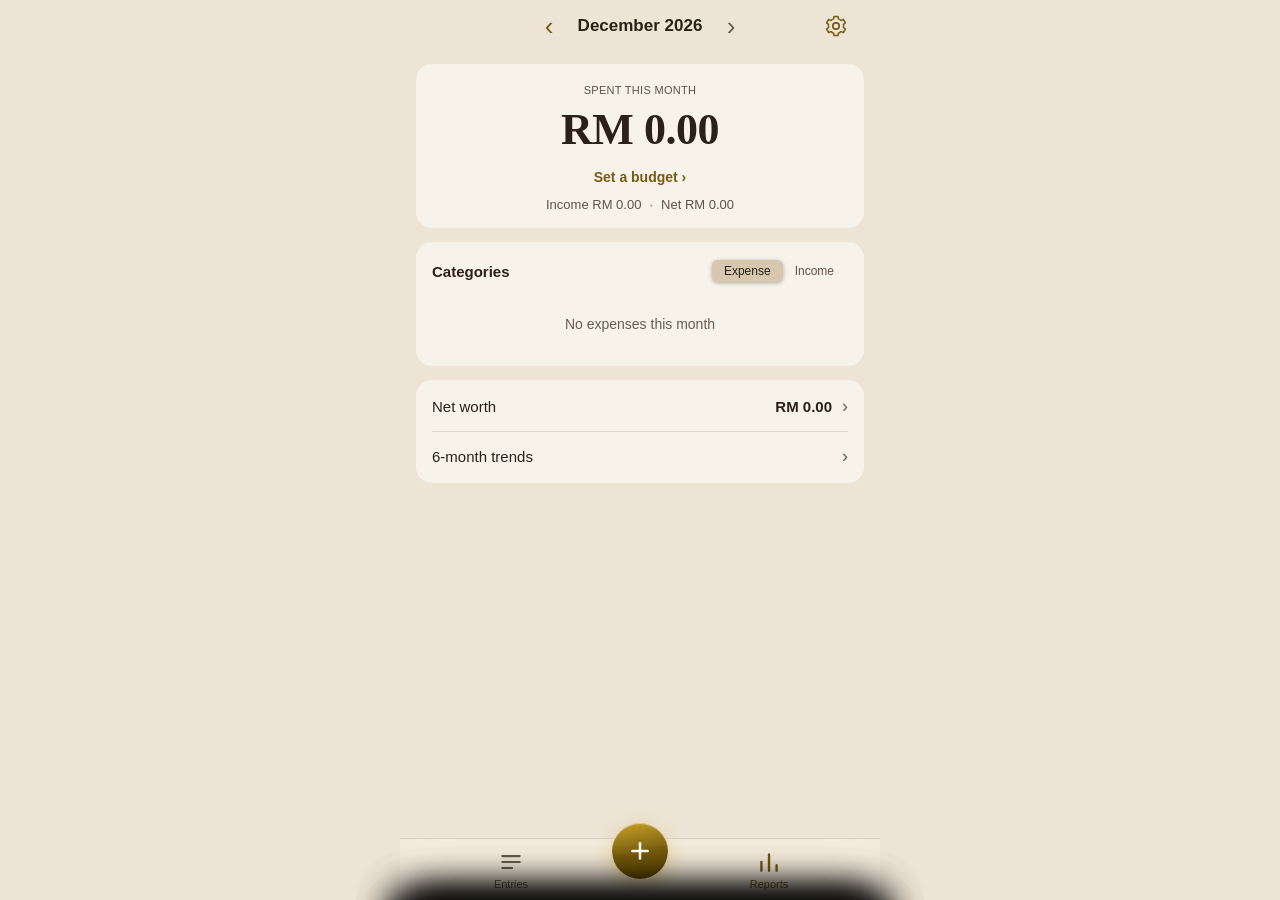
==== commit 24d6f748: "Pro 3D category icon pack (64 Malaysian icons) with icon picker Co-Authored-By: Claude Opus 5.5 <nor" ====
--- a/index.html
+++ b/index.html
@@ -239,21 +239,30 @@
 
     <!-- 主頁:分組清單 -->
     <div id="settings-hub">
+      <!-- Pro 獨立一列 -->
+      <div class="cat-list settings-hub-list">
+        <button class="cat-row settings-row pro-hub-row" data-page="pro" data-title-key="proTitle" type="button">
+          <svg class="row-icon" viewBox="0 0 24 24" fill="none"><path d="M12 3l2.6 5.7 6.2.6-4.7 4.1 1.4 6.1L12 16.9 6.5 19.6l1.4-6.1L3.2 9.3l6.2-.6L12 3z" stroke="currentColor" stroke-width="1.5" stroke-linejoin="round"/></svg>
+          <span class="cat-row-name" data-i18n="proTitle">RichAuntie Pro</span>
+          <span id="pro-hub-status" class="cat-row-count"></span>
+          <span class="cat-row-chevron">›</span>
+        </button>
+      </div>
+      <div class="section-label" data-i18n="grpTracking">TRACKING</div>
       <div class="cat-list settings-hub-list">
         <button class="cat-row settings-row" data-page="categories" data-title-key="categoriesSection" type="button">
           <span class="cat-row-name" data-i18n="categoriesSection">Categories</span>
+          <span id="cat-hub-status" class="cat-row-count"></span>
           <span class="cat-row-chevron">›</span>
         </button>
         <button class="cat-row settings-row" data-page="accounts" data-title-key="accountsSection" type="button">
           <span class="cat-row-name" data-i18n="accountsSection">Accounts</span>
+          <span id="acct-hub-status" class="cat-row-count"></span>
           <span class="cat-row-chevron">›</span>
         </button>
         <button class="cat-row settings-row" data-page="budget" data-title-key="budgetRecurringTitle" type="button">
           <span class="cat-row-name" data-i18n="budgetRecurringTitle">Budget & Recurring</span>
-          <span class="cat-row-chevron">›</span>
-        </button>
-        <button class="cat-row settings-row" data-page="quickadd" data-title-key="quickAddTitle" type="button">
-          <span class="cat-row-name" data-i18n="quickAddTitle">Quick add (Back Tap)</span>
+          <span id="budget-hub-status" class="cat-row-count"></span>
           <span class="cat-row-chevron">›</span>
         </button>
         <button class="cat-row settings-row" data-page="currency" data-title-key="currencyTitle" type="button">
@@ -261,10 +270,22 @@
           <span id="currency-current" class="cat-row-count"></span>
           <span class="cat-row-chevron">›</span>
         </button>
+      </div>
+      <div class="section-label" data-i18n="grpAutomation">AUTOMATION</div>
+      <div class="cat-list settings-hub-list">
+        <button class="cat-row settings-row" data-page="quickadd" data-title-key="quickAddTitle" type="button">
+          <span class="cat-row-name" data-i18n="quickAddTitle">Quick add (Back Tap)</span>
+          <span id="quickadd-hub-status" class="cat-row-count"></span>
+          <span class="cat-row-chevron">›</span>
+        </button>
         <button class="cat-row settings-row" data-page="receipt" data-title-key="receiptSection" type="button">
           <span class="cat-row-name" data-i18n="receiptSection">Receipt scanning</span>
-          <span class="cat-row-chevron">›</span>
-        </button>
+          <span id="receipt-hub-status" class="cat-row-count"></span>
+          <span class="cat-row-chevron">›</span>
+        </button>
+      </div>
+      <div class="section-label" data-i18n="grpDataSecurity">DATA &amp; SECURITY</div>
+      <div class="cat-list settings-hub-list">
         <button class="cat-row settings-row" data-page="cloud" data-title-key="cloudTitle" type="button">
           <span class="cat-row-name" data-i18n="cloudTitle">RichAuntie Cloud</span>
           <span id="cloud-hub-status" class="cat-row-count"></span>
@@ -277,10 +298,14 @@
         </button>
         <button class="cat-row settings-row" data-page="backup" data-title-key="backupSection" type="button">
           <span class="cat-row-name" data-i18n="backupSection">Backup</span>
-          <span class="cat-row-chevron">›</span>
-        </button>
+          <span id="backup-hub-status" class="cat-row-count"></span>
+          <span class="cat-row-chevron">›</span>
+        </button>
+      </div>
+      <div class="cat-list settings-hub-list settings-hub-about">
         <button class="cat-row settings-row" data-page="about" data-title-key="aboutTitle" type="button">
           <span class="cat-row-name" data-i18n="aboutTitle">About</span>
+          <span id="about-hub-status" class="cat-row-count"></span>
           <span class="cat-row-chevron">›</span>
         </button>
       </div>
@@ -323,14 +348,29 @@
 
     <!-- 子頁:收據辨識 -->
     <div class="settings-page" data-page="receipt" hidden>
-      <div class="cat-list">
-        <button id="pro-btn" class="cat-row pro-row" type="button">
-          <svg class="row-icon" viewBox="0 0 24 24" fill="none"><path d="M12 3l2.6 5.7 6.2.6-4.7 4.1 1.4 6.1L12 16.9 6.5 19.6l1.4-6.1L3.2 9.3l6.2-.6L12 3z" stroke="currentColor" stroke-width="1.5" stroke-linejoin="round"/></svg>
-          <span class="cat-row-name" id="pro-label" data-i18n="upgradePro">Upgrade to Pro</span>
-          <span id="pro-status" class="cat-row-count"></span>
-          <span class="cat-row-chevron">›</span>
-        </button>
-      </div>
+      <p class="qa-intro" data-i18n="receiptIntro">Snap a receipt or a payment screenshot and AI fills in the amount, merchant, date and category for you.</p>
+      <p id="receipt-quota-line" class="backup-hint receipt-quota"></p>
+      <div class="cat-list qa-actions">
+        <button id="receipt-to-pro" class="cat-row settings-row-link" type="button">
+          <span class="cat-row-name" data-i18n="proTitle">RichAuntie Pro</span>
+          <span id="receipt-pro-status" class="cat-row-count"></span>
+          <span class="cat-row-chevron">›</span>
+        </button>
+      </div>
+    </div>
+
+    <!-- 子頁:RichAuntie Pro(獨立付費頁) -->
+    <div class="settings-page pro-page" data-page="pro" hidden>
+      <div class="pro-hero">
+        <div class="pro-hero-title" data-i18n="proTitle">RichAuntie Pro</div>
+        <div class="pro-hero-sub" data-i18n="proHeroSub">Log faster. See everything.</div>
+      </div>
+      <ul class="pro-benefits">
+        <li><span class="pb-icon"><svg viewBox="0 0 24 24" fill="none"><path d="M4 8.5A2.5 2.5 0 0 1 6.5 6h1.6l1.4-2h5l1.4 2h1.6A2.5 2.5 0 0 1 20 8.5v8A2.5 2.5 0 0 1 17.5 19h-11A2.5 2.5 0 0 1 4 16.5v-8Z" stroke="currentColor" stroke-width="1.7" stroke-linejoin="round"/><circle cx="12" cy="12.3" r="3.3" stroke="currentColor" stroke-width="1.7"/></svg></span><span data-i18n="proBenefit1">Unlimited receipt &amp; screenshot scanning</span></li>
+        <li><span class="pb-icon"><svg viewBox="0 0 24 24" fill="none"><path d="M6 3h8l4 4v14H6z" stroke="currentColor" stroke-width="1.7" stroke-linejoin="round"/><path d="M9 11h6M9 15h6" stroke="currentColor" stroke-width="1.7" stroke-linecap="round"/></svg></span><span data-i18n="proBenefit2">Bank &amp; credit card statement import</span></li>
+        <li><span class="pb-icon pb-icon-img"><img src="icons/cat3d/nasi-lemak.webp" alt=""></span><span data-i18n="proBenefit4">60+ Malaysian 3D category icons</span></li>
+        <li><span class="pb-icon"><svg viewBox="0 0 24 24" fill="none"><rect x="3" y="5" width="18" height="14" rx="2.5" stroke="currentColor" stroke-width="1.7"/><path d="m5 5 14 14" stroke="currentColor" stroke-width="1.7" stroke-linecap="round"/></svg></span><span data-i18n="proBenefit3">No ads</span></li>
+      </ul>
 
       <!-- 方案:只有一檔 6 個月 -->
       <div id="plan-picker" class="plan-picker" hidden>
@@ -342,6 +382,10 @@
           <span class="plan-price" id="plan-sixmonth-price">—</span>
         </button>
       </div>
+      <button id="pro-btn" class="pro-cta" type="button">
+        <span class="cat-row-name" id="pro-label" data-i18n="upgradePro">Upgrade to Pro</span>
+        <span id="pro-status" class="pro-cta-status"></span>
+      </button>
       <p class="backup-hint pro-hint" id="pro-hint"></p>
       <button id="restore-btn" class="restore-link" type="button" data-i18n="restorePurchase" hidden>Restore purchase</button>
       <p class="backup-hint pro-legal" id="pro-legal" hidden>
@@ -402,7 +446,7 @@
           <span class="cat-row-name" data-i18n="importBackup">Import JSON backup</span>
         </button>
       </div>
-      <p class="backup-hint" data-i18n="backupHint">Your data lives only on this device — export a backup regularly.</p>
+      <p class="backup-hint" id="backup-hint">Your data lives only on this device — export a backup regularly.</p>
       <p class="backup-hint" id="backup-status"></p>
       <input type="file" id="import-file" accept=".json,application/json" hidden>
     </div>
@@ -419,7 +463,7 @@
         <button id="refresh-btn" class="cat-row cat-row-add" type="button">
           <svg class="row-icon" viewBox="0 0 24 24" fill="none"><path d="M21 12a9 9 0 1 1-2.64-6.36" stroke="currentColor" stroke-width="1.8" stroke-linecap="round"/><path d="M21 4v5h-5" stroke="currentColor" stroke-width="1.8" stroke-linecap="round" stroke-linejoin="round"/></svg>
           <span class="cat-row-name" data-i18n="updateLatest">Update to latest</span>
-          <span id="app-version" class="cat-row-count"></span>
+          <span id="app-version" class="cat-row-count app-version"></span>
         </button>
       </div>
       <p class="backup-hint" data-i18n="updateHint">Download the latest version and reload. Your data is untouched.</p>
@@ -460,6 +504,13 @@
       <button id="cat-editor-save" class="sheet-header-btn strong" type="button" data-i18n="save">Save</button>
     </div>
     <input id="cat-name-input" class="field-input cat-name-input" type="text" data-i18n-ph="categoryName" placeholder="Category name" maxlength="24">
+    <!-- 圖示:預設線條 icon;Pro 可選 3D 圖示包 -->
+    <button id="cat-icon-field" class="icon-field" type="button">
+      <span class="if-label" data-i18n="iconLabel">Icon</span>
+      <span id="cat-icon-preview" class="if-preview"></span>
+      <span id="cat-icon-value" class="if-value"></span>
+      <span class="if-chev">›</span>
+    </button>
     <div id="color-grid" class="color-grid"></div>
     <label id="cat-budget-field" class="budget-field">
       <span class="budget-field-prefix">RM</span>
@@ -488,6 +539,19 @@
     </label>
     <p class="backup-hint acct-bal-hint" data-i18n="currentBalanceHint">Enter what the account shows right now. Credit card or loan? Use a minus sign, e.g. -1200.</p>
     <button id="acct-delete-btn" class="cat-delete-btn" type="button" data-i18n="deleteAccount" hidden>Delete account</button>
+  </section>
+
+  <!-- 分類圖示挑選(3D 圖示包,Pro) -->
+  <div id="icon-backdrop" class="backdrop editor-backdrop icon-backdrop"></div>
+  <section id="icon-sheet" class="sheet cat-editor icon-sheet">
+    <div class="grabber"></div>
+    <div class="sheet-header">
+      <button id="icon-cancel" class="sheet-header-btn" type="button" data-i18n="cancel">Cancel</button>
+      <span class="sheet-title" data-i18n="chooseIcon">Choose icon</span>
+      <span class="sheet-header-btn" aria-hidden="true"></span>
+    </div>
+    <div id="icon-pro-note" class="icon-pro-note" hidden></div>
+    <div id="icon-grid" class="icon-grid-wrap"></div>
   </section>
 
   <!-- 通用挑選清單:帳戶、更多分類 -->
--- a/style.css
+++ b/style.css
@@ -920,11 +920,6 @@
 .budget-field .field-input { background: none; border-radius: 0; padding-left: 0; padding-right: 0; }
 
 /* 設定:升級 Pro */
-.pro-row .row-icon { color: var(--accent); }
-.pro-row .cat-row-name { color: var(--accent); font-weight: 600; }
-.pro-row.is-pro .cat-row-name { color: var(--positive); }
-.pro-row.is-pro .row-icon { color: var(--positive); }
-.pro-row.is-pro .cat-row-chevron { display: none; }
 
 /* Pro 價值說明:同時拉開兩張卡的間距 */
 .pro-hint { margin: 10px 2px 12px; line-height: 1.6; }
@@ -1111,9 +1106,9 @@
   transition: background 0.15s ease, border-color 0.15s ease;
 }
 .lock-dot.filled { background: var(--accent); border-color: var(--accent); }
-.lock-dot.error { border-color: var(--negative); background: var(--negative); }
-
-.lock-error { color: var(--negative); font-size: 13px; min-height: 18px; margin-bottom: 8px; }
+.lock-dot.error { border-color: var(--warning); background: var(--warning); }
+
+.lock-error { color: var(--warning); font-size: 13px; min-height: 18px; margin-bottom: 8px; }
 
 .lock-keypad {
   display: grid;
@@ -1748,3 +1743,76 @@
 #sheet .key { padding: 7px 0; font-size: 23px; }
 #sheet .keypad { gap: 5px; margin-bottom: 8px; }
 #sheet .save-btn { padding: 13px; }
+
+/* Trends:進行中的月份 */
+.tt-progress { display: block; font-size: 10.5px; color: var(--text-2); font-weight: 500; margin-top: 1px; }
+.trends-note { margin: -4px 2px 14px; padding: 0; }
+
+/* ============ v1.5 設定分組 / Pro 頁 ============ */
+.settings-hub-about { margin-top: 26px; }
+.pro-hub-row .cat-row-name { font-weight: 600; color: var(--accent); }
+.build-no { font-size: 11px; color: var(--text-3); }
+
+.pro-page { padding-bottom: 24px; }
+.pro-hero { text-align: center; padding: 10px 0 18px; }
+.pro-hero-title { font-size: 26px; font-weight: 700; }
+.pro-hero-sub { margin-top: 4px; font-size: 15px; color: var(--text-2); }
+.pro-benefits { list-style: none; margin: 0 0 18px; padding: 6px 16px; background: var(--surface); border-radius: 14px; }
+.pro-benefits li { display: flex; align-items: center; gap: 12px; padding: 11px 0; font-size: 15px; }
+.pro-benefits li + li { border-top: 0.5px solid var(--separator); }
+.pb-icon { flex: none; width: 34px; height: 34px; border-radius: 10px; display: grid; place-items: center; color: var(--accent); background: var(--accent-soft); }
+.pb-icon svg { width: 19px; height: 19px; }
+.pro-cta {
+  display: flex; flex-direction: column; align-items: center; justify-content: center; gap: 2px; width: 100%;
+  margin-top: 12px; padding: 14px; border: none; border-radius: 13px; cursor: pointer;
+  font: inherit; font-size: 17px; font-weight: 600; color: var(--on-accent); background: var(--accent);
+}
+.pro-cta .cat-row-name { flex: none; }
+.pro-cta-status { font-size: 12px; font-weight: 500; opacity: 0.85; }
+.pro-cta-status:empty { display: none; }
+.pro-cta.is-pro { color: var(--positive); background: color-mix(in srgb, var(--positive) 12%, transparent); cursor: default; }
+.pro-cta:disabled { opacity: 0.6; }
+.receipt-quota { padding-top: 6px; }
+.settings-row-link { width: 100%; }
+
+/* ---------- Pro 3D 分類圖示 ---------- */
+.cat-icon-img { background: none !important; }
+.cat-icon-img img { width: 100%; height: 100%; object-fit: contain; display: block; }
+.cat-tile.selected .cat-icon-img { background: none !important; box-shadow: 0 0 0 2px var(--accent); }
+.cat-row .cat-icon { width: 28px; height: 28px; }
+
+.icon-field {
+  display: flex; align-items: center; gap: 10px; width: 100%; margin: 10px 0 4px;
+  padding: 10px 14px; border: none; border-radius: 12px; background: var(--surface-2);
+  font: inherit; color: var(--text); cursor: pointer; text-align: left;
+}
+.icon-field[hidden] { display: none; }
+.if-label { flex: 1; font-size: 15px; }
+.if-preview { display: flex; }
+.if-preview img { width: 30px; height: 30px; object-fit: contain; }
+.if-value { font-size: 14px; color: var(--text-3); }
+.if-chev { color: var(--text-3); font-size: 17px; }
+
+.icon-backdrop { z-index: 34; }
+.icon-sheet { z-index: 35; max-height: 82vh; display: flex; flex-direction: column; }
+.icon-grid-wrap { overflow-y: auto; -webkit-overflow-scrolling: touch; padding-bottom: 8px; }
+.icon-pro-note {
+  margin: 4px 0 8px; padding: 10px 12px; border-radius: 12px; font-size: 13px; line-height: 1.4;
+  color: var(--accent); background: var(--accent-soft);
+}
+.icon-pro-note[hidden] { display: none; }
+.icon-group-label { margin: 14px 0 6px; }
+.icon-grid { display: grid; grid-template-columns: repeat(6, 1fr); gap: 6px; }
+.icon-cell {
+  position: relative; aspect-ratio: 1; padding: 4px; border: none; border-radius: 12px;
+  background: var(--surface-2); cursor: pointer; display: grid; place-items: center;
+}
+.icon-cell img { width: 100%; height: 100%; object-fit: contain; }
+.icon-cell.selected { box-shadow: 0 0 0 2px var(--accent); background: var(--accent-soft); }
+.icon-cell.locked img { opacity: 0.55; }
+.icon-lock { position: absolute; top: 1px; right: 2px; font-size: 11px; line-height: 1; }
+.icon-cell-default {
+  width: 100%; aspect-ratio: auto; margin-top: 4px; padding: 10px; font: inherit; font-size: 14px; color: var(--text);
+}
+.pb-icon-img { background: none; }
+.pb-icon-img img { width: 34px; height: 34px; object-fit: contain; }
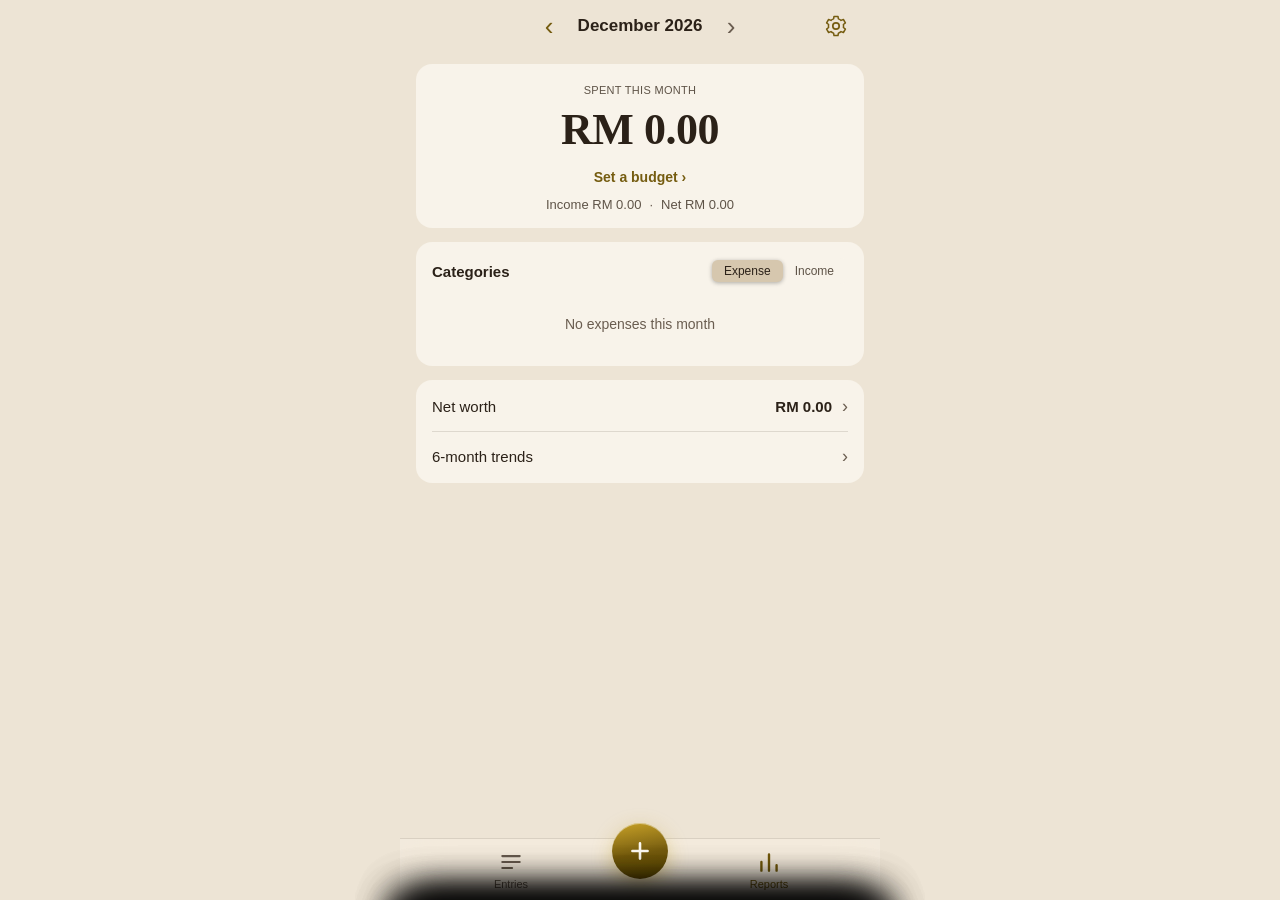
==== commit a09692c8: "Payslip details + scan (EPF/SOCSO/EIS/PCB), EPF account, more Malaysian income categories, Rate app " ====
--- a/index.html
+++ b/index.html
@@ -198,6 +198,7 @@
     <div class="field-row">
       <input id="note-input" class="field-input" type="text" data-i18n-ph="notePlaceholder" placeholder="Note (optional)" maxlength="60">
       <button id="fixed-chip" class="toggle-chip" type="button" aria-pressed="false" data-i18n="fixedShort">Fixed</button>
+      <button id="payslip-chip" class="toggle-chip" type="button" hidden>Payslip</button>
     </div>
 
     <!-- 日期:Today / Yesterday;點日期 chip 開系統日期選擇器 -->
@@ -303,6 +304,11 @@
         </button>
       </div>
       <div class="cat-list settings-hub-list settings-hub-about">
+        <button class="cat-row settings-row rate-app-row" type="button">
+          <span class="cat-row-name" data-i18n="rateApp">Rate RichAuntie</span>
+          <span class="cat-row-count rate-stars" data-i18n="rateAppValue">★★★★★</span>
+          <span class="cat-row-chevron">›</span>
+        </button>
         <button class="cat-row settings-row" data-page="about" data-title-key="aboutTitle" type="button">
           <span class="cat-row-name" data-i18n="aboutTitle">About</span>
           <span id="about-hub-status" class="cat-row-count"></span>
@@ -368,7 +374,7 @@
       <ul class="pro-benefits">
         <li><span class="pb-icon"><svg viewBox="0 0 24 24" fill="none"><path d="M4 8.5A2.5 2.5 0 0 1 6.5 6h1.6l1.4-2h5l1.4 2h1.6A2.5 2.5 0 0 1 20 8.5v8A2.5 2.5 0 0 1 17.5 19h-11A2.5 2.5 0 0 1 4 16.5v-8Z" stroke="currentColor" stroke-width="1.7" stroke-linejoin="round"/><circle cx="12" cy="12.3" r="3.3" stroke="currentColor" stroke-width="1.7"/></svg></span><span data-i18n="proBenefit1">Unlimited receipt &amp; screenshot scanning</span></li>
         <li><span class="pb-icon"><svg viewBox="0 0 24 24" fill="none"><path d="M6 3h8l4 4v14H6z" stroke="currentColor" stroke-width="1.7" stroke-linejoin="round"/><path d="M9 11h6M9 15h6" stroke="currentColor" stroke-width="1.7" stroke-linecap="round"/></svg></span><span data-i18n="proBenefit2">Bank &amp; credit card statement import</span></li>
-        <li><span class="pb-icon pb-icon-img"><img src="icons/cat3d/nasi-lemak.webp" alt=""></span><span data-i18n="proBenefit4">60+ Malaysian 3D category icons</span></li>
+        <li><span class="pb-icon"><svg viewBox="0 0 24 24" fill="none"><rect x="3.5" y="3.5" width="7" height="7" rx="2" stroke="currentColor" stroke-width="1.7"/><rect x="13.5" y="3.5" width="7" height="7" rx="2" stroke="currentColor" stroke-width="1.7"/><rect x="3.5" y="13.5" width="7" height="7" rx="2" stroke="currentColor" stroke-width="1.7"/><path d="M17 13.5l.9 2.1 2.1.9-2.1.9-.9 2.1-.9-2.1-2.1-.9 2.1-.9z" stroke="currentColor" stroke-width="1.5" stroke-linejoin="round"/></svg></span><span data-i18n="proBenefit4">60+ Malaysian 3D category icons</span></li>
         <li><span class="pb-icon"><svg viewBox="0 0 24 24" fill="none"><rect x="3" y="5" width="18" height="14" rx="2.5" stroke="currentColor" stroke-width="1.7"/><path d="m5 5 14 14" stroke="currentColor" stroke-width="1.7" stroke-linecap="round"/></svg></span><span data-i18n="proBenefit3">No ads</span></li>
       </ul>
 
@@ -539,6 +545,33 @@
     </label>
     <p class="backup-hint acct-bal-hint" data-i18n="currentBalanceHint">Enter what the account shows right now. Credit card or loan? Use a minus sign, e.g. -1200.</p>
     <button id="acct-delete-btn" class="cat-delete-btn" type="button" data-i18n="deleteAccount" hidden>Delete account</button>
+  </section>
+
+  <!-- 薪資單明細:總薪、扣款(EPF/SOCSO/EIS/PCB/Zakat)、雇主提撥;可拍照讀取 -->
+  <div id="payslip-backdrop" class="backdrop editor-backdrop payslip-backdrop"></div>
+  <section id="payslip-sheet" class="sheet cat-editor payslip-sheet">
+    <div class="grabber"></div>
+    <div class="sheet-header">
+      <button id="ps-cancel" class="sheet-header-btn" type="button" data-i18n="cancel">Cancel</button>
+      <span class="sheet-title" data-i18n="payslipTitle">Payslip</span>
+      <button id="ps-done" class="sheet-header-btn strong" type="button" data-i18n="done">Done</button>
+    </div>
+    <div class="ps-scroll">
+      <button id="ps-scan-btn" class="ps-scan-btn" type="button">
+        <svg viewBox="0 0 24 24" fill="none"><path d="M4 8.5A2.5 2.5 0 0 1 6.5 6h1.6l1.4-2h5l1.4 2h1.6A2.5 2.5 0 0 1 20 8.5v8A2.5 2.5 0 0 1 17.5 19h-11A2.5 2.5 0 0 1 4 16.5v-8Z" stroke="currentColor" stroke-width="1.7" stroke-linejoin="round"/><circle cx="12" cy="12.3" r="3.3" stroke="currentColor" stroke-width="1.7"/></svg>
+        <span data-i18n="scanPayslip">Scan payslip photo</span>
+      </button>
+      <input type="file" id="payslip-input" accept="image/*" hidden>
+      <div id="ps-fields"></div>
+      <button id="ps-estimate" class="ps-link-btn" type="button" data-i18n="psEstimate">Estimate EPF, SOCSO &amp; EIS from gross pay</button>
+      <div class="ps-net">
+        <span data-i18n="psNet">Net pay</span>
+        <span id="ps-net-amt" class="ps-net-amt num"></span>
+      </div>
+      <p class="backup-hint" data-i18n="psNetHint">Net pay is saved as the income amount.</p>
+      <p id="ps-epf-note" class="ps-epf-note" hidden></p>
+      <button id="ps-remove" class="cat-delete-btn" type="button" data-i18n="psRemove" hidden>Remove payslip details</button>
+    </div>
   </section>
 
   <!-- 分類圖示挑選(3D 圖示包,Pro) -->
--- a/style.css
+++ b/style.css
@@ -1816,3 +1816,43 @@
 }
 .pb-icon-img { background: none; }
 .pb-icon-img img { width: 34px; height: 34px; object-fit: contain; }
+
+/* ---------- 薪資單 ---------- */
+.payslip-backdrop { z-index: 34; }
+.payslip-sheet { z-index: 35; max-height: 88vh; display: flex; flex-direction: column; }
+.ps-scroll { overflow-y: auto; -webkit-overflow-scrolling: touch; padding-bottom: 6px; }
+.ps-scan-btn {
+  display: flex; align-items: center; justify-content: center; gap: 8px; width: 100%; margin: 6px 0 2px;
+  padding: 12px; border: 1px dashed var(--accent); border-radius: 12px; background: var(--accent-soft);
+  color: var(--accent); font: inherit; font-size: 15px; font-weight: 600; cursor: pointer;
+}
+.ps-scan-btn svg { width: 20px; height: 20px; }
+.ps-scan-btn.busy { opacity: 0.6; }
+.ps-list .ps-row { gap: 6px; cursor: text; }
+.ps-prefix { color: var(--text-3); font-size: 14px; }
+.ps-input {
+  width: 108px; flex: none; border: none; background: none; text-align: right; font: inherit; font-size: 16px;
+  color: var(--text); padding: 2px 0; outline: none;
+}
+.ps-link-btn {
+  display: block; margin: 10px auto 0; border: none; background: none; color: var(--accent);
+  font: inherit; font-size: 14px; font-weight: 600; cursor: pointer; text-decoration: underline; text-underline-offset: 3px;
+}
+.ps-net {
+  display: flex; align-items: baseline; justify-content: space-between; margin-top: 14px; padding: 12px 14px;
+  border-radius: 12px; background: var(--surface-2); font-weight: 600;
+}
+.ps-net-amt { font-size: 20px; color: var(--positive); }
+.ps-epf-note { margin: 6px 2px 0; font-size: 13px; line-height: 1.4; color: var(--text-2); }
+.ps-epf-note[hidden] { display: none; }
+#payslip-chip.selected { color: var(--positive); border-color: var(--positive); background: color-mix(in srgb, var(--positive) 12%, transparent); }
+
+.ps-year { margin-top: 12px; padding: 12px 14px; border-radius: 14px; background: var(--surface-2); text-align: left; }
+.ps-year-head { font-weight: 600; font-size: 14px; }
+.ps-year-hint { font-size: 12px; color: var(--text-3); margin: 2px 0 6px; }
+.ps-year-row { display: flex; justify-content: space-between; font-size: 14px; padding: 4px 0; color: var(--text-2); }
+.ps-year-row .num { color: var(--text); }
+
+.rate-stars { color: var(--accent); letter-spacing: 1px; }
+.ps-list .ps-row { position: relative; }
+.ps-list .ps-row + .ps-row::before { left: 0; right: 0; }
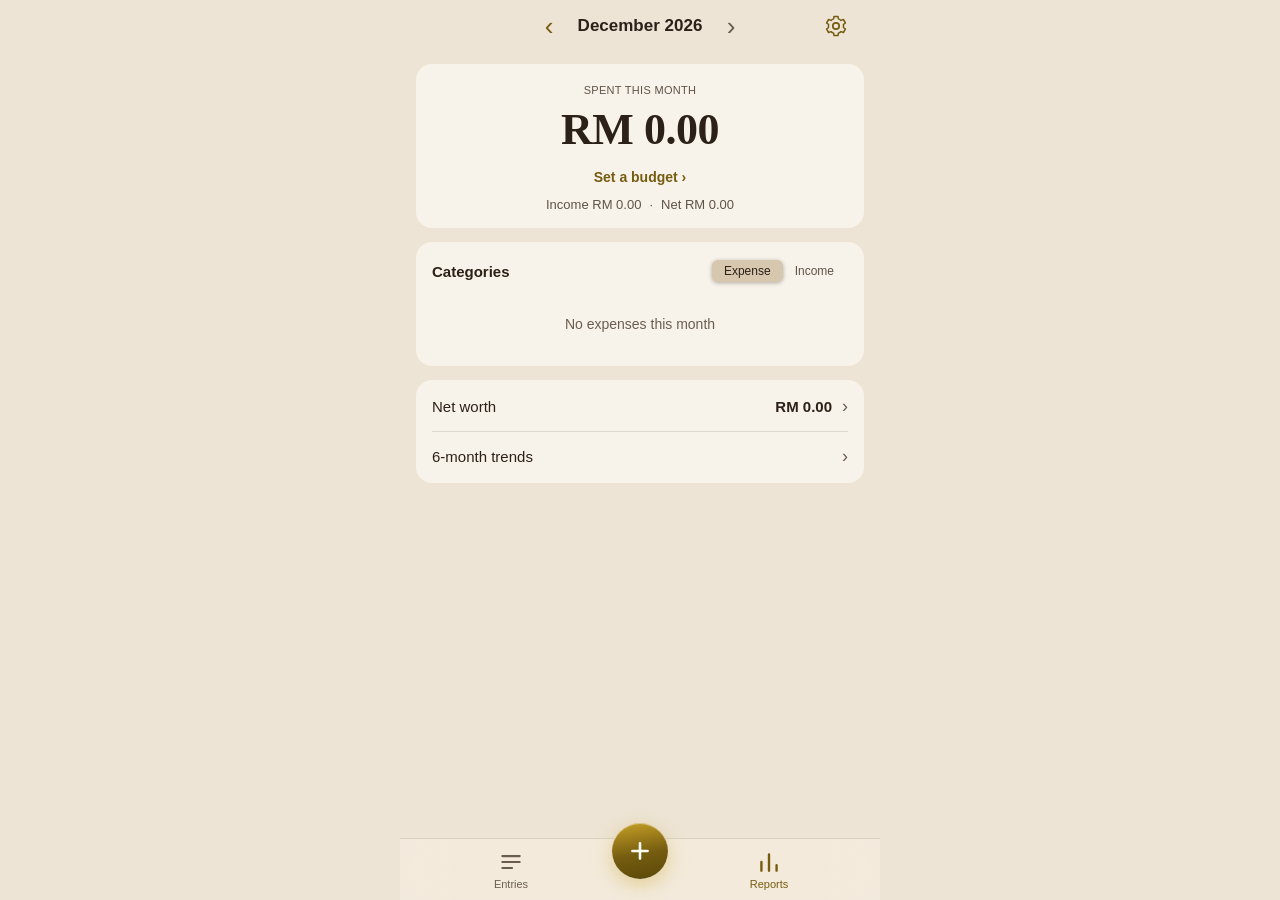
==== commit 205d0647: "Duo layout: honour side safe areas, keep the entry sheet on screen; warn on suspicious scan dates; c" ====
--- a/index.html
+++ b/index.html
@@ -15,6 +15,14 @@
   <link rel="stylesheet" href="style.css">
 </head>
 <body>
+  <!-- Rich Auntie 數錢的 loading 動畫:啟動時預設顯示(CSS 延遲淡入,快的話看不到),init 完成即收起 -->
+  <div id="auntie-loader" class="auntie-loader boot" role="status" aria-live="polite">
+    <div class="al-card">
+      <video id="al-video" class="al-video" src="icons/loader/auntie-counting.mp4" poster="icons/loader/auntie-counting.jpg" muted loop playsinline autoplay preload="auto" disablepictureinpicture></video>
+      <div id="al-text" class="al-text">Rich Auntie is counting…</div>
+      <div class="al-dots"><span></span><span></span><span></span></div>
+    </div>
+  </div>
   <header class="app-header">
     <div class="nav-bar header-bar">
       <span class="nav-spacer"></span>
@@ -74,7 +82,7 @@
     </div>
     <div id="note-chips" class="note-chips" hidden></div>
     <div id="search-summary" class="search-summary num" hidden></div>
-    <input id="stmt-input" type="file" accept=".csv,.pdf,image/*" hidden>
+    <input id="stmt-input" type="file" accept=".csv,.pdf,image/*" multiple hidden>
 
     <!-- 對帳單匯入進度:填滿的部分是已完成的真實階段,剩餘部分跑掃描動畫 -->
     <div id="stmt-progress" class="stmt-progress" hidden>
@@ -183,6 +191,7 @@
     </div>
     <input type="file" id="receipt-input" accept="image/*" hidden>
 
+    <div id="sheet-scroll" class="sheet-scroll">
     <!-- 分類:4 欄格狀;選了才展開子分類 -->
     <div id="category-row" class="cat-grid"></div>
     <div id="subcat-row" class="subcat-row" hidden></div>
@@ -208,6 +217,7 @@
         <input id="date-input" class="date-input-overlay" type="date" aria-label="Date">
       </label>
       <button id="date-quick" class="date-chip" type="button">Yesterday</button>
+    </div>
     </div>
 
     <div class="keypad">
--- a/style.css
+++ b/style.css
@@ -1,5 +1,10 @@
 /* RichAuntie — 香檳絲綢主題(取色自 App 圖示:絲綢、金幣、酒紅指甲) */
 :root {
+  /* 左右安全區:App 欄位(最寬 480px、置中)落在安全區外的寬度。
+     有些機型感測器島和狀態列在右上角直排(iPhone Duo 直向實測 top 0、right 84px),只讓 top 會被蓋住。
+     一般 iPhone 直向左右都是 0;橫向時欄位離邊夠遠,也算出 0,版面不變 */
+  --inset-l: max(0px, env(safe-area-inset-left, 0px) - max(0px, (100vw - 480px) / 2));
+  --inset-r: max(0px, env(safe-area-inset-right, 0px) - max(0px, (100vw - 480px) / 2));
   --bg: #EDE4D5;
   --surface: #F8F3EA;
   --surface-2: #E4D9C6;
@@ -83,6 +88,8 @@
   margin: 0 auto;
   min-height: 100dvh;
   padding-bottom: 120px;
+  padding-left: var(--inset-l);
+  padding-right: var(--inset-r);
 }
 
 .num { font-variant-numeric: tabular-nums; }
@@ -334,7 +341,7 @@
   display: flex;
   align-items: stretch;
   justify-content: space-around;
-  padding: 6px 10px calc(env(safe-area-inset-bottom) + 8px);
+  padding: 6px calc(10px + var(--inset-r)) calc(env(safe-area-inset-bottom) + 8px) calc(10px + var(--inset-l));
   background: var(--blur-bar);
   backdrop-filter: blur(20px) saturate(180%);
   -webkit-backdrop-filter: blur(20px) saturate(180%);
@@ -403,13 +410,16 @@
   width: min(480px, 100%);
   background: var(--surface);
   border-radius: 20px 20px 0 0;
-  padding: 6px 18px calc(env(safe-area-inset-bottom) + 14px);
-  box-shadow: 0 -10px 40px rgba(0, 0, 0, 0.5);
+  padding: 6px calc(18px + var(--inset-r)) calc(env(safe-area-inset-bottom) + 14px) calc(18px + var(--inset-l));
+  max-height: 100dvh;   /* 內容比螢幕高時不能往上長出畫面(頂端的取消鍵會點不到) */
+  overflow-y: auto;
+  overscroll-behavior: contain;
   transform: translate(-50%, 105%);
   transition: transform 0.36s var(--spring);
 }
 
-.sheet.open { transform: translate(-50%, 0); }
+/* 陰影只在打開時才有:關著的面板就在螢幕正下方,陰影會往上漏成一條深色帶 */
+.sheet.open { transform: translate(-50%, 0); box-shadow: 0 -10px 40px rgba(0, 0, 0, 0.5); }
 
 .cat-editor { z-index: 33; }
 
@@ -624,7 +634,7 @@
   width: min(480px, 100%);
   height: 100dvh;
   background: var(--bg);
-  padding: calc(env(safe-area-inset-top) + 6px) 16px 20px;
+  padding: calc(env(safe-area-inset-top) + 6px) calc(16px + var(--inset-r)) 20px calc(16px + var(--inset-l));
   overflow-y: auto;
   transform: translate(-50%, 100%);
   transition: transform 0.4s var(--spring);
@@ -1084,6 +1094,7 @@
   display: flex;
   align-items: center;
   justify-content: center;
+  padding: 0 var(--inset-r) 0 var(--inset-l);
 }
 
 .lock-inner {
@@ -1429,12 +1440,25 @@
   padding-bottom: 8px;
 }
 
+/* 橫幅的寬度只到安全區(iPhone Duo 比螢幕窄),周圍和下方要有底,捲動中的內容才不會從旁邊露出來 */
+body.has-ad::after {
+  content: "";
+  position: fixed;
+  left: 0;
+  right: 0;
+  bottom: 0;
+  z-index: 14;
+  height: calc(env(safe-area-inset-bottom) + var(--ad-h, 0px));
+  background: var(--bg);
+}
+
 /* 底部面板與全螢幕頁面:最底下的按鈕(例如記帳的「儲存」)不能被橫幅蓋住 */
 body.has-ad .sheet {
   padding-bottom: calc(env(safe-area-inset-bottom) + var(--ad-h, 0px) + 14px);
 }
 body.has-ad .modal {
-  padding-bottom: calc(20px + var(--ad-h, 0px));
+  padding-bottom: calc(env(safe-area-inset-bottom) + 20px + var(--ad-h, 0px));
+  clip-path: inset(0 0 calc(env(safe-area-inset-bottom) + var(--ad-h, 0px)) 0);   /* 全螢幕頁面捲動時內容也不從橫幅旁邊露出來 */
 }
 
 /* ---------- 快速記帳設定頁 ---------- */
@@ -1725,7 +1749,10 @@
 #sheet .subcat-row { flex-wrap: wrap; overflow: visible; row-gap: 6px; }
 
 /* 一屏放得下(iPhone 15 含安全區):壓縮記帳面板的垂直間距 */
-#sheet { padding-top: 4px; }
+#sheet { padding-top: 4px; display: flex; flex-direction: column; }
+#sheet > * { flex-shrink: 0; }
+/* 螢幕放不下時只有中段捲動:標題、金額、鍵盤、儲存永遠看得到。放得下時跟沒有這層一樣;橫向連這樣都放不下,就整個面板捲動 */
+#sheet > .sheet-scroll { flex: 0 1 auto; min-height: 96px; margin: 0 -18px; padding: 0 18px; overflow-y: auto; overscroll-behavior: contain; }
 #sheet .grabber { margin-bottom: 4px; }
 #sheet #amount-text { font-size: 42px; min-height: 46px; line-height: 46px; }
 #sheet .amount-display { padding: 2px 4px 8px; margin-bottom: 6px; }
@@ -1743,6 +1770,7 @@
 #sheet .key { padding: 7px 0; font-size: 23px; }
 #sheet .keypad { gap: 5px; margin-bottom: 8px; }
 #sheet .save-btn { padding: 13px; }
+@media (max-height: 740px) { #sheet .key { min-height: 44px; } }   /* 矮螢幕把高度讓給中段,一般 iPhone 不受影響 */
 
 /* Trends:進行中的月份 */
 .tt-progress { display: block; font-size: 10.5px; color: var(--text-2); font-weight: 500; margin-top: 1px; }
@@ -1856,3 +1884,56 @@
 .rate-stars { color: var(--accent); letter-spacing: 1px; }
 .ps-list .ps-row { position: relative; }
 .ps-list .ps-row + .ps-row::before { left: 0; right: 0; }
+
+/* ---------- Loading 動畫:Rich Auntie 數錢 ---------- */
+.auntie-loader {
+  position: fixed; inset: 0; z-index: 90;   /* 在所有面板之上、App 鎖(100)之下 */
+  display: grid; place-items: center; padding: 24px;
+  background: rgba(30, 22, 12, 0.38);
+  -webkit-backdrop-filter: blur(6px); backdrop-filter: blur(6px);
+  opacity: 0; transition: opacity 0.2s ease;
+  pointer-events: none;
+}
+.auntie-loader[hidden] { display: none; }
+.auntie-loader.show { opacity: 1; pointer-events: auto; }
+/* 啟動:載入快就不出現;慢(冷啟動)才在 0.6 秒後淡入;20 秒保險自動消失 */
+.auntie-loader.boot { animation: al-boot 20s linear forwards; pointer-events: auto; }
+@keyframes al-boot {
+  0%, 3% { opacity: 0; }
+  5%, 98% { opacity: 1; }
+  100% { opacity: 0; visibility: hidden; }
+}
+.al-card {
+  width: min(260px, 72vw); padding: 14px 14px 16px; border-radius: 26px;
+  background: #F7E2C7;   /* 與影片底色一致 */
+  box-shadow: 0 18px 50px rgba(0, 0, 0, 0.28);
+  text-align: center; transform: scale(0.96); transition: transform 0.25s var(--spring, ease);
+}
+.auntie-loader.show .al-card, .auntie-loader.boot .al-card { transform: scale(1); }
+.al-video {
+  width: 100%; aspect-ratio: 1; display: block; border-radius: 18px; object-fit: cover;
+  background: #F7E2C7 url('icons/loader/auntie-counting.jpg') center / cover no-repeat;
+  /* 邊緣淡出,融進卡片底色 */
+  -webkit-mask-image: radial-gradient(circle at 50% 50%, #000 62%, transparent 72%);
+  mask-image: radial-gradient(circle at 50% 50%, #000 62%, transparent 72%);
+}
+.al-text { margin-top: 6px; font-size: 15px; font-weight: 600; color: #4A3A26; line-height: 1.35; }
+.al-dots { display: flex; justify-content: center; gap: 6px; margin-top: 10px; }
+.al-dots span { width: 7px; height: 7px; border-radius: 50%; background: #B8891A; animation: al-dot 1.2s ease-in-out infinite; }
+.al-dots span:nth-child(2) { animation-delay: 0.15s; }
+.al-dots span:nth-child(3) { animation-delay: 0.3s; }
+@keyframes al-dot { 0%, 80%, 100% { opacity: 0.25; transform: translateY(0); } 40% { opacity: 1; transform: translateY(-4px); } }
+@media (prefers-reduced-motion: reduce) { .al-dots span { animation: none; opacity: 0.7; } }
+
+/* ---------- Apple Pay 自動記帳 ---------- */
+.ap-section { margin-top: 26px; }
+.ra-toast {
+  position: fixed; left: calc(50% + (var(--inset-l) - var(--inset-r)) / 2); top: calc(env(safe-area-inset-top) + 12px); z-index: 95;
+  /* 收起時要整個離開畫面:提示可能不只兩行。left: 50% 會把可用寬度壓成一半,所以要 max-content */
+  transform: translate(-50%, calc(-100% - env(safe-area-inset-top) - 24px));
+  width: max-content; max-width: min(92vw - var(--inset-l) - var(--inset-r), 420px);
+  padding: 11px 16px; border-radius: 14px; font-size: 14px; font-weight: 600; line-height: 1.35;
+  background: var(--text); color: var(--bg); box-shadow: 0 8px 24px rgba(0, 0, 0, 0.22);
+  transition: transform 0.3s var(--spring, ease); pointer-events: none;
+}
+.ra-toast.show { transform: translate(-50%, 0); }
